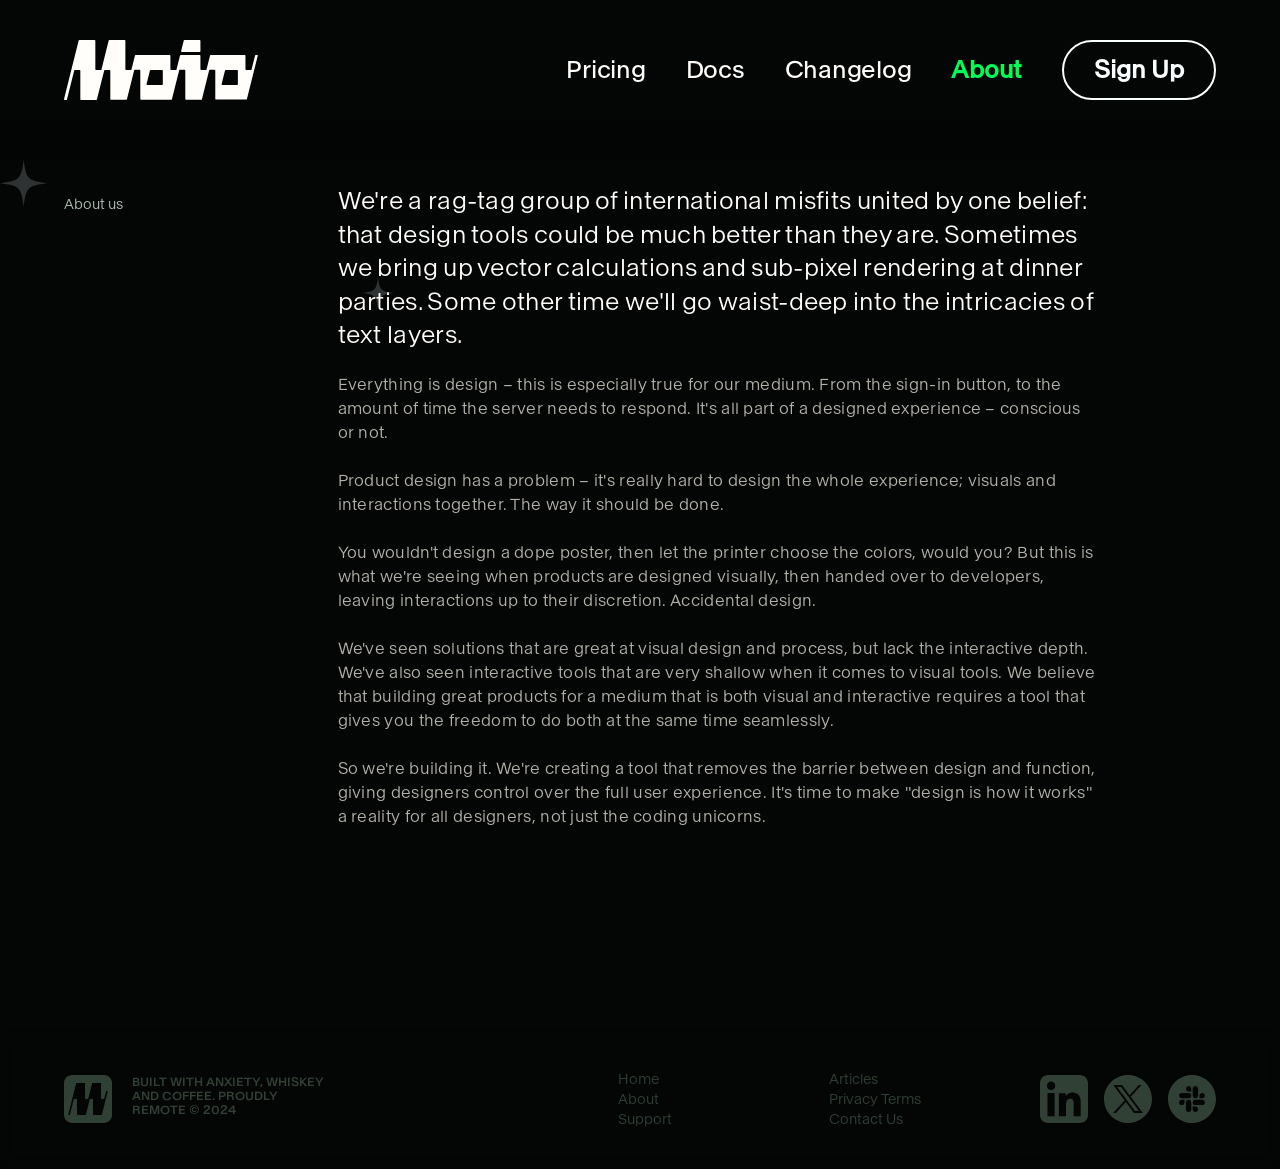
==== about.html @ 7925a09a "Initial mirror of moioapp.com Co-Authored-By: Claude Sonnet 5 <noreply@anthropic.com>" ====
<!DOCTYPE html><html lang="en">
<head>
  <meta charset="utf-8">
  <title>About Moio – Why we&#x27;re building a design tool for behavior</title>
  <meta content="Design tools do visuals. Code tools do behavior. We think one tool should do both. Meet the team building Moio." name="description">
  <meta content="About Moio – Why we&#x27;re building a design tool for behavior" property="og:title">
  <meta content="Design tools do visuals. Code tools do behavior. We think one tool should do both. Meet the team building Moio." property="og:description">
  <meta content="About Moio – Why we&#x27;re building a design tool for behavior" name="twitter:title">
  <meta content="Design tools do visuals. Code tools do behavior. We think one tool should do both. Meet the team building Moio." name="twitter:description">
  <meta property="og:type" content="website">
  <meta content="summary_large_image" name="twitter:card">
  <meta content="width=device-width, initial-scale=1" name="viewport">
  <link href="css/normalize.css" rel="stylesheet" type="text/css">
  <link href="css/webflow.css" rel="stylesheet" type="text/css">
  <link href="css/moio.webflow.css" rel="stylesheet" type="text/css">
  <link href="https://fonts.googleapis.com" rel="preconnect">
  <link href="https://fonts.gstatic.com" rel="preconnect" crossorigin="anonymous">
  <link href="https://fonts.googleapis.com/css2?family=IBM+Plex+Sans:wght@300;400;500;600;700&display=swap" rel="stylesheet">
  <link href="images/favicon.png" rel="shortcut icon" type="image/x-icon">
  <link href="images/webclip.png" rel="apple-touch-icon">
  <link href="https://moioapp.com/about" rel="canonical">
  <script type="application/ld+json">
{
  "@context": "https://schema.org",
  "@type": "AboutPage",
  "name": "About Moio – Why we're building a design tool for behavior",
  "url": "/about",
  "inLanguage": "en",
  "description": "Design tools do visuals. Code tools do behavior. We think one tool should do both. Meet the team building Moio.",
  "about": {
    "@type": "Organization",
    "name": "Moio",
    "url": "/",
    "logo": {
      "@type": "ImageObject",
      "url": "https://moioapp.com/images/Moio_logo4.svg"
    },
    "description": "A rag-tag group of international misfits united by one belief: that design tools could be much better than they are.",
    "slogan": "Built with anxiety, whiskey and coffee. Proudly remote",
    "email": "hi@moioapp.com",
    "sameAs": [
      "https://moioapp.com/dashboard"
    ]
  }
}
</script>
  <script async="" src="https://www.googletagmanager.com/gtag/js?id=G-KLYB7ZXCBN"></script>
  <script type="text/javascript">window.dataLayer = window.dataLayer || [];function gtag(){dataLayer.push(arguments);}gtag('set', 'developer_id.dZGVlNj', true);gtag('js', new Date());gtag('config', 'G-KLYB7ZXCBN');</script>
  <script src="js/site.js" defer></script>
  <noscript>
    <img height="1" width="1" style="display: none" alt="" src="https://px.ads.linkedin.com/collect/?pid=10129793&fmt=gif">
  </noscript>
</head>
<body class="body about">
  <div>
    <div class="google-tag-manager w-embed w-iframe"><!--  Google Tag Manager (noscript)  -->
      <!--  End Google Tag Manager (noscript)  -->
    </div>
  </div>
  <div role="banner" class="navigation w-nav">
    <div class="header-wrap">
      <a href="index.html" class="logo w-nav-brand"><img src="images/Moio_logo4.svg" alt="" class="logo-image">
        <div class="text-block-18">alpha v0.1<br></div>
      </a>
      <div class="menu">
        <a href="pricing.html" class="header-nav-item small w-nav-link">Pricing</a>
        <a href="https://moioapp.com/docs/" target="_blank" class="header-nav-item small w-nav-link">Docs</a>
        <a href="https://moioapp.com/docs/release-notes" target="_blank" class="header-nav-item small w-nav-link">Changelog</a>
        <a href="about.html" aria-current="page" class="header-nav-item small w-nav-link w--current">About</a>
        <a id="CTA-button" href="https://moioapp.com/dashboard" target="_blank" class="waitlist-cta small w-button">Sign up</a>
        <link rel="prerender" href="https://moioapp.com/dashboard">
      </div>
    </div>
  </div>
  <div class="content-page about">
    <section class="changelog-post about">
      <div class="changelog-columns w-row">
        <div class="changelog-date-column w-col w-col-3">
          <div class="date">About us</div>
        </div>
        <div class="changelog-content-column w-col w-col-9">
          <div class="w-layout-blockcontainer changelog-title-entry cc-priv w-container">
            <p class="changelog-paragraph big">We&#x27;re a rag-tag group of international misfits united by one belief: that design tools could be much better than they are. Sometimes we bring up vector calculations and sub-pixel rendering at dinner parties. Some other time we&#x27;ll go waist-deep into the intricacies of text layers. </p>
            <p class="changelog-paragraph">Everything is design – this is especially true for our medium. From the sign-in button, to the amount of time the server needs to respond. It&#x27;s all part of a designed experience – conscious or not.<br><br>Product design has a problem – it&#x27;s really hard to design the whole experience; visuals and interactions together. The way it should be done.<br>‍<br>You wouldn&#x27;t design a dope poster, then let the printer choose the colors, would you? But this is what we&#x27;re seeing when products are designed visually, then handed over to developers, leaving interactions up to their discretion. Accidental design.<br><br>We&#x27;ve seen solutions that are great at visual design and process, but lack the interactive depth. We&#x27;ve also seen interactive tools that are very shallow when it comes to visual tools. We believe that building great products for a medium that is both visual and interactive requires a tool that gives you the freedom to do both at the same time seamlessly.<br><br>So we&#x27;re building it. We&#x27;re creating a tool that removes the barrier between design and function, giving designers control over the full user experience. It&#x27;s time to make &quot;design is how it works&quot; a reality for all designers, not just the coding unicorns.</p>
          </div>
        </div>
      </div>
    </section>
  </div>
  <div class="section cc-footer">
    <div class="w-layout-blockcontainer footer w-container">
      <div class="w-layout-grid footer-grid">
        <div id="w-node-be4ae223-6f17-fe28-0840-ba246422773f-6422773c" class="w-layout-blockcontainer footer-logo w-container"><img src="images/moio_icon3.svg" loading="lazy" alt="" height="48" class="footer-logo-img">
          <div class="footer-logo-txt">Built with anxiety, whiskey and coffee. Proudly remote © 2024</div>
          <div class="footer-address">Moio Technologies Inc.<br>8 The Green, Dover,<br>DE 19901<br></div>
        </div>
        <div id="w-node-be4ae223-6f17-fe28-0840-ba2464227743-6422773c">
          <a href="index.html" class="text-link footer">Home</a>
          <a href="about.html" aria-current="page" class="text-link footer w--current">About</a>
          <a href="support.html" class="text-link footer">Support</a>
        </div>
        <div id="w-node-be4ae223-6f17-fe28-0840-ba2464227748-6422773c">
          <a href="articles.html" class="text-link footer">Articles</a>
          <a href="privacy-terms.html" class="text-link footer">Privacy Terms</a>
          <a href="mailto:hi@moioapp.com" class="text-link footer">Contact Us</a>
        </div>
        <div id="w-node-be4ae223-6f17-fe28-0840-ba246422774d-6422773c" class="social-buttons">
          <div class="footer-wrap">
            <a href="https://www.linkedin.com/company/moioapp/" target="_blank" class="link-block w-inline-block"></a>
            <a href="https://twitter.com/moioapp" target="_blank" class="link-block-2 w-inline-block"></a>
            <a href="https://moioapp.slack.com/ssb/redirect" target="_blank" class="link-block-3 w-inline-block"></a>
          </div>
        </div>
      </div>
    </div>
  </div>
</body>
</html>
---- css/webflow.css ----
@font-face {
  font-family: 'webflow-icons';
  src: url("[data-uri]") format('truetype');
  font-weight: normal;
  font-style: normal;
}
[class^="w-icon-"],
[class*=" w-icon-"] {
  /* use !important to prevent issues with browser extensions that change fonts */
  font-family: 'webflow-icons' !important;
  speak: none;
  font-style: normal;
  font-weight: normal;
  font-variant: normal;
  text-transform: none;
  line-height: 1;
  /* Better Font Rendering =========== */
  -webkit-font-smoothing: antialiased;
  -moz-osx-font-smoothing: grayscale;
}
.w-icon-slider-right:before {
  content: "\e600";
}
.w-icon-slider-left:before {
  content: "\e601";
}
.w-icon-nav-menu:before {
  content: "\e602";
}
.w-icon-arrow-down:before,
.w-icon-dropdown-toggle:before {
  content: "\e603";
}
.w-icon-file-upload-remove:before {
  content: "\e900";
}
.w-icon-file-upload-icon:before {
  content: "\e903";
}
* {
  -webkit-box-sizing: border-box;
  -moz-box-sizing: border-box;
  box-sizing: border-box;
}
html {
  height: 100%;
}
body {
  margin: 0;
  min-height: 100%;
  background-color: #fff;
  font-family: Arial, sans-serif;
  font-size: 14px;
  line-height: 20px;
  color: #333;
}
img {
  max-width: 100%;
  vertical-align: middle;
  display: inline-block;
}
.w-block {
  display: block;
}
.w-inline-block {
  max-width: 100%;
  display: inline-block;
}
.w-clearfix:before,
.w-clearfix:after {
  content: " ";
  display: table;
  grid-column-start: 1;
  grid-row-start: 1;
  grid-column-end: 2;
  grid-row-end: 2;
}
.w-clearfix:after {
  clear: both;
}
.w-hidden {
  display: none;
}
.w-button {
  display: inline-block;
  padding: 9px 15px;
  background-color: #3898EC;
  color: white;
  border: 0;
  line-height: inherit;
  text-decoration: none;
  cursor: pointer;
  border-radius: 0;
}
input.w-button {
  -webkit-appearance: button;
}
:where(button.w-popover-trigger) {
  background-color: transparent;
  border: 0;
  color: inherit;
  cursor: pointer;
  font: inherit;
  line-height: inherit;
  margin: 0;
  padding: 0;
  text-align: inherit;
  text-decoration: inherit;
}
.w-popover {
  position-anchor: none;
}
.w-popover[popover]:not(:popover-open) {
  display: none;
}
html[data-w-dynpage] [data-w-cloak] {
  color: transparent !important;
}
.w-code-block {
  margin: unset;
}
pre.w-code-block code {
  all: inherit;
}
pre.w-code-block code > span {
  display: block !important;
}
.w-optimization {
  display: contents;
}
.w-webflow-badge,
.w-webflow-badge > img {
  box-sizing: unset;
  width: unset;
  height: unset;
  max-height: unset;
  max-width: unset;
  min-height: unset;
  min-width: unset;
  margin: unset;
  padding: unset;
  float: unset;
  clear: unset;
  border: unset;
  border-radius: unset;
  background: unset;
  background-image: unset;
  background-position: unset;
  background-size: unset;
  background-repeat: unset;
  background-origin: unset;
  background-clip: unset;
  background-attachment: unset;
  background-color: unset;
  box-shadow: unset;
  transform: unset;
  transition: unset;
  direction: unset;
  font-family: unset;
  font-weight: unset;
  color: unset;
  font-size: unset;
  line-height: unset;
  font-style: unset;
  font-variant: unset;
  text-align: unset;
  letter-spacing: unset;
  text-decoration: unset;
  text-indent: unset;
  text-transform: unset;
  list-style-type: unset;
  text-shadow: unset;
  vertical-align: unset;
  cursor: unset;
  white-space: unset;
  word-break: unset;
  word-spacing: unset;
  word-wrap: unset;
}
.w-webflow-badge {
  position: fixed !important;
  display: inline-block !important;
  visibility: visible !important;
  opacity: 1 !important;
  z-index: 2147483647 !important;
  top: auto !important;
  right: 12px !important;
  bottom: 12px !important;
  left: auto !important;
  color: #aaadb0 !important;
  background-color: #fff !important;
  border-radius: 3px !important;
  padding: 6px !important;
  font-size: 12px !important;
  line-height: 14px !important;
  text-decoration: none !important;
  transform: none !important;
  margin: 0 !important;
  width: auto !important;
  height: auto !important;
  overflow: unset !important;
  white-space: nowrap;
  box-shadow: 0 0 0 1px rgba(0, 0, 0, 0.1), 0px 1px 3px rgba(0, 0, 0, 0.1);
  cursor: pointer;
}
.w-webflow-badge > img {
  position: unset;
  display: inline-block !important;
  visibility: unset !important;
  opacity: 1 !important;
  vertical-align: middle !important;
}
h1,
h2,
h3,
h4,
h5,
h6 {
  font-weight: bold;
  margin-bottom: 10px;
}
h1 {
  font-size: 38px;
  line-height: 44px;
  margin-top: 20px;
}
h2 {
  font-size: 32px;
  line-height: 36px;
  margin-top: 20px;
}
h3 {
  font-size: 24px;
  line-height: 30px;
  margin-top: 20px;
}
h4 {
  font-size: 18px;
  line-height: 24px;
  margin-top: 10px;
}
h5 {
  font-size: 14px;
  line-height: 20px;
  margin-top: 10px;
}
h6 {
  font-size: 12px;
  line-height: 18px;
  margin-top: 10px;
}
p {
  margin-top: 0;
  margin-bottom: 10px;
}
blockquote {
  margin: 0 0 10px 0;
  padding: 10px 20px;
  border-left: 5px solid #E2E2E2;
  font-size: 18px;
  line-height: 22px;
}
figure {
  margin: 0;
  margin-bottom: 10px;
}
figcaption {
  margin-top: 5px;
  text-align: center;
}
ul,
ol {
  margin-top: 0px;
  margin-bottom: 10px;
  padding-left: 40px;
}
.w-list-unstyled {
  padding-left: 0;
  list-style: none;
}
.w-embed:before,
.w-embed:after {
  content: " ";
  display: table;
  grid-column-start: 1;
  grid-row-start: 1;
  grid-column-end: 2;
  grid-row-end: 2;
}
.w-embed:after {
  clear: both;
}
.w-video {
  width: 100%;
  position: relative;
  padding: 0;
}
.w-video iframe,
.w-video object,
.w-video embed {
  position: absolute;
  top: 0;
  left: 0;
  width: 100%;
  height: 100%;
  border: none;
}
fieldset {
  padding: 0;
  margin: 0;
  border: 0;
}
button,
[type='button'],
[type='reset'] {
  border: 0;
  cursor: pointer;
  -webkit-appearance: button;
}
.w-form {
  margin: 0 0 15px;
}
.w-form-done {
  display: none;
  padding: 20px;
  text-align: center;
  background-color: #dddddd;
}
.w-form-fail {
  display: none;
  margin-top: 10px;
  padding: 10px;
  background-color: #ffdede;
}
label {
  display: block;
  margin-bottom: 5px;
  font-weight: bold;
}
.w-input,
.w-select {
  display: block;
  width: 100%;
  height: 38px;
  padding: 8px 12px;
  margin-bottom: 10px;
  font-size: 14px;
  line-height: 1.42857143;
  color: #333333;
  vertical-align: middle;
  background-color: #ffffff;
  border: 1px solid #cccccc;
}
.w-input::placeholder,
.w-select::placeholder {
  color: #999;
}
.w-input:focus,
.w-select:focus {
  border-color: #3898EC;
  outline: 0;
}
.w-input[disabled],
.w-select[disabled],
.w-input[readonly],
.w-select[readonly],
fieldset[disabled] .w-input,
fieldset[disabled] .w-select {
  cursor: not-allowed;
}
.w-input[disabled]:not(.w-input-disabled),
.w-select[disabled]:not(.w-input-disabled),
.w-input[readonly],
.w-select[readonly],
fieldset[disabled]:not(.w-input-disabled) .w-input,
fieldset[disabled]:not(.w-input-disabled) .w-select {
  background-color: #eeeeee;
}
textarea.w-input,
textarea.w-select {
  height: auto;
}
.w-select {
  background-color: #f3f3f3;
}
.w-select[multiple] {
  height: auto;
}
.w-form-label {
  display: inline-block;
  cursor: pointer;
  font-weight: normal;
  margin-bottom: 0px;
}
.w-radio {
  display: block;
  margin-bottom: 5px;
  padding-left: 20px;
}
.w-radio:before,
.w-radio:after {
  content: " ";
  display: table;
  grid-column-start: 1;
  grid-row-start: 1;
  grid-column-end: 2;
  grid-row-end: 2;
}
.w-radio:after {
  clear: both;
}
.w-radio-input {
  margin: 4px 0 0;
  line-height: normal;
  float: left;
  margin-left: -20px;
}
.w-radio-input {
  margin-top: 3px;
}
.w-file-upload {
  display: block;
  margin-bottom: 10px;
}
.w-file-upload-input {
  width: 0.1px;
  height: 0.1px;
  opacity: 0;
  overflow: hidden;
  position: absolute;
  z-index: -100;
}
.w-file-upload-default,
.w-file-upload-uploading,
.w-file-upload-success {
  display: inline-block;
  color: #333333;
}
.w-file-upload-error {
  display: block;
  margin-top: 10px;
}
.w-file-upload-default.w-hidden,
.w-file-upload-uploading.w-hidden,
.w-file-upload-error.w-hidden,
.w-file-upload-success.w-hidden {
  display: none;
}
.w-file-upload-uploading-btn {
  display: flex;
  font-size: 14px;
  font-weight: normal;
  cursor: pointer;
  margin: 0;
  padding: 8px 12px;
  border: 1px solid #cccccc;
  background-color: #fafafa;
}
.w-file-upload-file {
  display: flex;
  flex-grow: 1;
  justify-content: space-between;
  margin: 0;
  padding: 8px 9px 8px 11px;
  border: 1px solid #cccccc;
  background-color: #fafafa;
}
.w-file-upload-file-name {
  font-size: 14px;
  font-weight: normal;
  display: block;
}
.w-file-remove-link {
  margin-top: 3px;
  margin-left: 10px;
  width: auto;
  height: auto;
  padding: 3px;
  display: block;
  cursor: pointer;
}
.w-icon-file-upload-remove {
  margin: auto;
  font-size: 10px;
}
.w-file-upload-error-msg {
  display: inline-block;
  color: #ea384c;
  padding: 2px 0;
}
.w-file-upload-info {
  display: inline-block;
  line-height: 38px;
  padding: 0 12px;
}
.w-file-upload-label {
  display: inline-block;
  font-size: 14px;
  font-weight: normal;
  cursor: pointer;
  margin: 0;
  padding: 8px 12px;
  border: 1px solid #cccccc;
  background-color: #fafafa;
}
.w-icon-file-upload-icon,
.w-icon-file-upload-uploading {
  display: inline-block;
  margin-right: 8px;
  width: 20px;
}
.w-icon-file-upload-uploading {
  height: 20px;
}
.w-container {
  margin-left: auto;
  margin-right: auto;
  max-width: 940px;
}
.w-container:before,
.w-container:after {
  content: " ";
  display: table;
  grid-column-start: 1;
  grid-row-start: 1;
  grid-column-end: 2;
  grid-row-end: 2;
}
.w-container:after {
  clear: both;
}
.w-container .w-row {
  margin-left: -10px;
  margin-right: -10px;
}
.w-row:before,
.w-row:after {
  content: " ";
  display: table;
  grid-column-start: 1;
  grid-row-start: 1;
  grid-column-end: 2;
  grid-row-end: 2;
}
.w-row:after {
  clear: both;
}
.w-row .w-row {
  margin-left: 0;
  margin-right: 0;
}
.w-col {
  position: relative;
  float: left;
  width: 100%;
  min-height: 1px;
  padding-left: 10px;
  padding-right: 10px;
}
.w-col .w-col {
  padding-left: 0;
  padding-right: 0;
}
.w-col-1 {
  width: 8.33333333%;
}
.w-col-2 {
  width: 16.66666667%;
}
.w-col-3 {
  width: 25%;
}
.w-col-4 {
  width: 33.33333333%;
}
.w-col-5 {
  width: 41.66666667%;
}
.w-col-6 {
  width: 50%;
}
.w-col-7 {
  width: 58.33333333%;
}
.w-col-8 {
  width: 66.66666667%;
}
.w-col-9 {
  width: 75%;
}
.w-col-10 {
  width: 83.33333333%;
}
.w-col-11 {
  width: 91.66666667%;
}
.w-col-12 {
  width: 100%;
}
.w-hidden-main {
  display: none !important;
}
@media screen and (max-width: 991px) {
  .w-container {
    max-width: 728px;
  }
  .w-hidden-main {
    display: inherit !important;
  }
  .w-hidden-medium {
    display: none !important;
  }
  .w-col-medium-1 {
    width: 8.33333333%;
  }
  .w-col-medium-2 {
    width: 16.66666667%;
  }
  .w-col-medium-3 {
    width: 25%;
  }
  .w-col-medium-4 {
    width: 33.33333333%;
  }
  .w-col-medium-5 {
    width: 41.66666667%;
  }
  .w-col-medium-6 {
    width: 50%;
  }
  .w-col-medium-7 {
    width: 58.33333333%;
  }
  .w-col-medium-8 {
    width: 66.66666667%;
  }
  .w-col-medium-9 {
    width: 75%;
  }
  .w-col-medium-10 {
    width: 83.33333333%;
  }
  .w-col-medium-11 {
    width: 91.66666667%;
  }
  .w-col-medium-12 {
    width: 100%;
  }
  .w-col-stack {
    width: 100%;
    left: auto;
    right: auto;
  }
}
@media screen and (max-width: 767px) {
  .w-hidden-main {
    display: inherit !important;
  }
  .w-hidden-medium {
    display: inherit !important;
  }
  .w-hidden-small {
    display: none !important;
  }
  .w-row,
  .w-container .w-row {
    margin-left: 0;
    margin-right: 0;
  }
  .w-col {
    width: 100%;
    left: auto;
    right: auto;
  }
  .w-col-small-1 {
    width: 8.33333333%;
  }
  .w-col-small-2 {
    width: 16.66666667%;
  }
  .w-col-small-3 {
    width: 25%;
  }
  .w-col-small-4 {
    width: 33.33333333%;
  }
  .w-col-small-5 {
    width: 41.66666667%;
  }
  .w-col-small-6 {
    width: 50%;
  }
  .w-col-small-7 {
    width: 58.33333333%;
  }
  .w-col-small-8 {
    width: 66.66666667%;
  }
  .w-col-small-9 {
    width: 75%;
  }
  .w-col-small-10 {
    width: 83.33333333%;
  }
  .w-col-small-11 {
    width: 91.66666667%;
  }
  .w-col-small-12 {
    width: 100%;
  }
}
@media screen and (max-width: 479px) {
  .w-container {
    max-width: none;
  }
  .w-hidden-main {
    display: inherit !important;
  }
  .w-hidden-medium {
    display: inherit !important;
  }
  .w-hidden-small {
    display: inherit !important;
  }
  .w-hidden-tiny {
    display: none !important;
  }
  .w-col {
    width: 100%;
  }
  .w-col-tiny-1 {
    width: 8.33333333%;
  }
  .w-col-tiny-2 {
    width: 16.66666667%;
  }
  .w-col-tiny-3 {
    width: 25%;
  }
  .w-col-tiny-4 {
    width: 33.33333333%;
  }
  .w-col-tiny-5 {
    width: 41.66666667%;
  }
  .w-col-tiny-6 {
    width: 50%;
  }
  .w-col-tiny-7 {
    width: 58.33333333%;
  }
  .w-col-tiny-8 {
    width: 66.66666667%;
  }
  .w-col-tiny-9 {
    width: 75%;
  }
  .w-col-tiny-10 {
    width: 83.33333333%;
  }
  .w-col-tiny-11 {
    width: 91.66666667%;
  }
  .w-col-tiny-12 {
    width: 100%;
  }
}
.w-widget {
  position: relative;
}
.w-widget-map {
  width: 100%;
  height: 400px;
}
.w-widget-map label {
  width: auto;
  display: inline;
}
.w-widget-map img {
  max-width: inherit;
}
.w-widget-map .gm-style-iw {
  text-align: center;
}
.w-widget-map .gm-style-iw > button {
  display: none !important;
}
.w-widget-twitter {
  overflow: hidden;
}
.w-widget-twitter-count-shim {
  display: inline-block;
  vertical-align: top;
  position: relative;
  width: 28px;
  height: 20px;
  text-align: center;
  background: white;
  border: #758696 solid 1px;
  border-radius: 3px;
}
.w-widget-twitter-count-shim * {
  pointer-events: none;
  user-select: none;
}
.w-widget-twitter-count-shim .w-widget-twitter-count-inner {
  position: relative;
  font-size: 15px;
  line-height: 12px;
  text-align: center;
  color: #999;
  font-family: serif;
}
.w-widget-twitter-count-shim .w-widget-twitter-count-clear {
  position: relative;
  display: block;
}
.w-widget-twitter-count-shim.w--large {
  width: 36px;
  height: 28px;
}
.w-widget-twitter-count-shim.w--large .w-widget-twitter-count-inner {
  font-size: 18px;
  line-height: 18px;
}
.w-widget-twitter-count-shim:not(.w--vertical) {
  margin-left: 5px;
  margin-right: 8px;
}
.w-widget-twitter-count-shim:not(.w--vertical).w--large {
  margin-left: 6px;
}
.w-widget-twitter-count-shim:not(.w--vertical):before,
.w-widget-twitter-count-shim:not(.w--vertical):after {
  top: 50%;
  left: 0;
  border: solid transparent;
  content: ' ';
  height: 0;
  width: 0;
  position: absolute;
  pointer-events: none;
}
.w-widget-twitter-count-shim:not(.w--vertical):before {
  border-color: rgba(117, 134, 150, 0);
  border-right-color: #5d6c7b;
  border-width: 4px;
  margin-left: -9px;
  margin-top: -4px;
}
.w-widget-twitter-count-shim:not(.w--vertical).w--large:before {
  border-width: 5px;
  margin-left: -10px;
  margin-top: -5px;
}
.w-widget-twitter-count-shim:not(.w--vertical):after {
  border-color: rgba(255, 255, 255, 0);
  border-right-color: white;
  border-width: 4px;
  margin-left: -8px;
  margin-top: -4px;
}
.w-widget-twitter-count-shim:not(.w--vertical).w--large:after {
  border-width: 5px;
  margin-left: -9px;
  margin-top: -5px;
}
.w-widget-twitter-count-shim.w--vertical {
  width: 61px;
  height: 33px;
  margin-bottom: 8px;
}
.w-widget-twitter-count-shim.w--vertical:before,
.w-widget-twitter-count-shim.w--vertical:after {
  top: 100%;
  left: 50%;
  border: solid transparent;
  content: ' ';
  height: 0;
  width: 0;
  position: absolute;
  pointer-events: none;
}
.w-widget-twitter-count-shim.w--vertical:before {
  border-color: rgba(117, 134, 150, 0);
  border-top-color: #5d6c7b;
  border-width: 5px;
  margin-left: -5px;
}
.w-widget-twitter-count-shim.w--vertical:after {
  border-color: rgba(255, 255, 255, 0);
  border-top-color: white;
  border-width: 4px;
  margin-left: -4px;
}
.w-widget-twitter-count-shim.w--vertical .w-widget-twitter-count-inner {
  font-size: 18px;
  line-height: 22px;
}
.w-widget-twitter-count-shim.w--vertical.w--large {
  width: 76px;
}
.w-background-video {
  position: relative;
  overflow: hidden;
  height: 500px;
  color: white;
}
.w-background-video > video {
  background-size: cover;
  background-position: 50% 50%;
  position: absolute;
  margin: auto;
  width: 100%;
  height: 100%;
  right: -100%;
  bottom: -100%;
  top: -100%;
  left: -100%;
  object-fit: cover;
  z-index: -100;
}
.w-background-video > video::-webkit-media-controls-start-playback-button {
  display: none !important;
  -webkit-appearance: none;
}
.w-background-video--control {
  position: absolute;
  bottom: 1em;
  right: 1em;
  background-color: transparent;
  padding: 0;
}
.w-background-video--control > [hidden] {
  display: none !important;
}
.w-slider {
  position: relative;
  height: 300px;
  text-align: center;
  background: #dddddd;
  clear: both;
  -webkit-tap-highlight-color: rgba(0, 0, 0, 0);
  tap-highlight-color: rgba(0, 0, 0, 0);
}
.w-slider-mask {
  position: relative;
  display: block;
  overflow: hidden;
  z-index: 1;
  left: 0;
  right: 0;
  height: 100%;
  white-space: nowrap;
}
.w-slide {
  position: relative;
  display: inline-block;
  vertical-align: top;
  width: 100%;
  height: 100%;
  white-space: normal;
  text-align: left;
}
.w-slider-nav {
  position: absolute;
  z-index: 2;
  top: auto;
  right: 0;
  bottom: 0;
  left: 0;
  margin: auto;
  padding-top: 10px;
  height: 40px;
  text-align: center;
  -webkit-tap-highlight-color: rgba(0, 0, 0, 0);
  tap-highlight-color: rgba(0, 0, 0, 0);
}
.w-slider-nav.w-round > div {
  border-radius: 100%;
}
.w-slider-nav.w-num > div {
  width: auto;
  height: auto;
  padding: 0.2em 0.5em;
  font-size: inherit;
  line-height: inherit;
}
.w-slider-nav.w-shadow > div {
  box-shadow: 0 0 3px rgba(51, 51, 51, 0.4);
}
.w-slider-nav-invert {
  color: #fff;
}
.w-slider-nav-invert > div {
  background-color: rgba(34, 34, 34, 0.4);
}
.w-slider-nav-invert > div.w-active {
  background-color: #222;
}
.w-slider-dot {
  position: relative;
  display: inline-block;
  width: 1em;
  height: 1em;
  background-color: rgba(255, 255, 255, 0.4);
  cursor: pointer;
  margin: 0 3px 0.5em;
  transition: background-color 100ms, color 100ms;
}
.w-slider-dot.w-active {
  background-color: #fff;
}
.w-slider-dot:focus {
  outline: none;
  box-shadow: 0px 0px 0px 2px #fff;
}
.w-slider-dot:focus.w-active {
  box-shadow: none;
}
.w-slider-arrow-left,
.w-slider-arrow-right {
  position: absolute;
  width: 80px;
  top: 0;
  right: 0;
  bottom: 0;
  left: 0;
  margin: auto;
  cursor: pointer;
  overflow: hidden;
  color: white;
  font-size: 40px;
  -webkit-tap-highlight-color: rgba(0, 0, 0, 0);
  tap-highlight-color: rgba(0, 0, 0, 0);
  user-select: none;
}
.w-slider-arrow-left [class^='w-icon-'],
.w-slider-arrow-right [class^='w-icon-'],
.w-slider-arrow-left [class*=' w-icon-'],
.w-slider-arrow-right [class*=' w-icon-'] {
  position: absolute;
}
.w-slider-arrow-left:focus,
.w-slider-arrow-right:focus {
  outline: 0;
}
.w-slider-arrow-left {
  z-index: 3;
  right: auto;
}
.w-slider-arrow-right {
  z-index: 4;
  left: auto;
}
.w-icon-slider-left,
.w-icon-slider-right {
  top: 0;
  right: 0;
  bottom: 0;
  left: 0;
  margin: auto;
  width: 1em;
  height: 1em;
}
.w-slider-aria-label {
  border: 0;
  clip: rect(0 0 0 0);
  height: 1px;
  margin: -1px;
  overflow: hidden;
  padding: 0;
  position: absolute;
  width: 1px;
}
.w-slider-force-show {
  display: block !important;
}
.w-dropdown {
  display: inline-block;
  position: relative;
  text-align: left;
  margin-left: auto;
  margin-right: auto;
  z-index: 900;
}
.w-dropdown-btn,
.w-dropdown-toggle,
.w-dropdown-link {
  position: relative;
  vertical-align: top;
  text-decoration: none;
  color: #222222;
  padding: 20px;
  text-align: left;
  margin-left: auto;
  margin-right: auto;
  white-space: nowrap;
}
.w-dropdown-toggle {
  user-select: none;
  display: inline-block;
  cursor: pointer;
  padding-right: 40px;
}
.w-dropdown-toggle:focus {
  outline: 0;
}
.w-icon-dropdown-toggle {
  position: absolute;
  top: 0;
  right: 0;
  bottom: 0;
  margin: auto;
  margin-right: 20px;
  width: 1em;
  height: 1em;
}
.w-dropdown-list {
  position: absolute;
  background: #dddddd;
  display: none;
  min-width: 100%;
}
.w-dropdown-list.w--open {
  display: block;
}
.w-dropdown-link {
  padding: 10px 20px;
  display: block;
  color: #222222;
}
.w-dropdown-link.w--current {
  color: #0082f3;
}
.w-dropdown-link:focus {
  outline: 0;
}
/**
 * ## Note
 * Safari (on both iOS and OS X) does not handle viewport units (vh, vw) well.
 * For example percentage units do not work on descendants of elements that
 * have any dimensions expressed in viewport units. It also doesn’t handle them at
 * all in `calc()`.
 */
/**
 * Wrapper around all lightbox elements
 *
 * 1. Since the lightbox can receive focus, IE also gives it an outline.
 * 2. Fixes flickering on Chrome when a transition is in progress
 *    underneath the lightbox.
 */
.w-lightbox-backdrop {
  cursor: auto;
  font-style: normal;
  letter-spacing: normal;
  list-style: disc;
  text-indent: 0;
  text-shadow: none;
  text-transform: none;
  visibility: visible;
  white-space: normal;
  word-break: normal;
  word-spacing: normal;
  word-wrap: normal;
  position: fixed;
  top: 0;
  right: 0;
  bottom: 0;
  left: 0;
  color: #fff;
  font-family: "Helvetica Neue", Helvetica, Ubuntu, "Segoe UI", Verdana, sans-serif;
  font-size: 17px;
  line-height: 1.2;
  font-weight: 300;
  text-align: center;
  background: rgba(0, 0, 0, 0.9);
  z-index: 2000;
  outline: 0;
  /* 1 */
  opacity: 0;
  -webkit-user-select: none;
  -moz-user-select: none;
  -webkit-tap-highlight-color: transparent;
  -webkit-transform: translate(0, 0);
  /* 2 */
}
/**
 * Neat trick to bind the rubberband effect to our canvas instead of the whole
 * document on iOS. It also prevents a bug that causes the document underneath to scroll.
 */
.w-lightbox-backdrop,
.w-lightbox-container {
  height: 100%;
  overflow: auto;
  -webkit-overflow-scrolling: touch;
}
.w-lightbox-content {
  position: relative;
  height: 100vh;
  overflow: hidden;
}
.w-lightbox-view {
  position: absolute;
  width: 100vw;
  height: 100vh;
  opacity: 0;
}
.w-lightbox-view:before {
  content: "";
  height: 100vh;
}
/* .w-lightbox-content */
.w-lightbox-group,
.w-lightbox-group .w-lightbox-view,
.w-lightbox-group .w-lightbox-view:before {
  height: 86vh;
}
.w-lightbox-frame,
.w-lightbox-view:before {
  display: inline-block;
  vertical-align: middle;
}
/*
 * 1. Remove default margin set by user-agent on the <figure> element.
 */
.w-lightbox-figure {
  position: relative;
  margin: 0;
  /* 1 */
}
.w-lightbox-group .w-lightbox-figure {
  cursor: pointer;
}
/**
 * IE adds image dimensions as width and height attributes on the IMG tag,
 * but we need both width and height to be set to auto to enable scaling.
 */
.w-lightbox-img {
  width: auto;
  height: auto;
  max-width: none;
}
/**
 * 1. Reset if style is set by user on "All Images"
 */
.w-lightbox-image {
  display: block;
  float: none;
  /* 1 */
  max-width: 100vw;
  max-height: 100vh;
}
.w-lightbox-group .w-lightbox-image {
  max-height: 86vh;
}
.w-lightbox-caption {
  position: absolute;
  right: 0;
  bottom: 0;
  left: 0;
  padding: 0.5em 1em;
  background: rgba(0, 0, 0, 0.4);
  text-align: left;
  text-overflow: ellipsis;
  white-space: nowrap;
  overflow: hidden;
}
.w-lightbox-embed {
  position: absolute;
  top: 0;
  right: 0;
  bottom: 0;
  left: 0;
  width: 100%;
  height: 100%;
}
.w-lightbox-control {
  position: absolute;
  top: 0;
  width: 4em;
  background-size: 24px;
  background-repeat: no-repeat;
  background-position: center;
  cursor: pointer;
  -webkit-transition: all 0.3s;
  transition: all 0.3s;
}
.w-lightbox-left {
  display: none;
  bottom: 0;
  left: 0;
  /* <svg xmlns="http://www.w3.org/2000/svg" viewBox="-20 0 24 40" width="24" height="40"><g transform="rotate(45)"><path d="m0 0h5v23h23v5h-28z" opacity=".4"/><path d="m1 1h3v23h23v3h-26z" fill="#fff"/></g></svg> */
  background-image: url("[data-uri]");
}
.w-lightbox-right {
  display: none;
  right: 0;
  bottom: 0;
  /* <svg xmlns="http://www.w3.org/2000/svg" viewBox="-4 0 24 40" width="24" height="40"><g transform="rotate(45)"><path d="m0-0h28v28h-5v-23h-23z" opacity=".4"/><path d="m1 1h26v26h-3v-23h-23z" fill="#fff"/></g></svg> */
  background-image: url("[data-uri]");
}
/*
 * Without specifying the with and height inside the SVG, all versions of IE render the icon too small.
 * The bug does not seem to manifest itself if the elements are tall enough such as the above arrows.
 * (http://stackoverflow.com/questions/16092114/background-size-differs-in-internet-explorer)
 */
.w-lightbox-close {
  right: 0;
  height: 2.6em;
  /* <svg xmlns="http://www.w3.org/2000/svg" viewBox="-4 0 18 17" width="18" height="17"><g transform="rotate(45)"><path d="m0 0h7v-7h5v7h7v5h-7v7h-5v-7h-7z" opacity=".4"/><path d="m1 1h7v-7h3v7h7v3h-7v7h-3v-7h-7z" fill="#fff"/></g></svg> */
  background-image: url("[data-uri]");
  background-size: 18px;
}
/**
 * 1. All IE versions add extra space at the bottom without this.
 */
.w-lightbox-strip {
  position: absolute;
  bottom: 0;
  left: 0;
  right: 0;
  padding: 0 1vh;
  line-height: 0;
  /* 1 */
  white-space: nowrap;
  overflow-x: auto;
  overflow-y: hidden;
}
/*
 * 1. We use content-box to avoid having to do `width: calc(10vh + 2vw)`
 *    which doesn’t work in Safari anyway.
 * 2. Chrome renders images pixelated when switching to GPU. Making sure
 *    the parent is also rendered on the GPU (by setting translate3d for
 *    example) fixes this behavior.
 */
.w-lightbox-item {
  display: inline-block;
  width: 10vh;
  padding: 2vh 1vh;
  box-sizing: content-box;
  /* 1 */
  cursor: pointer;
  -webkit-transform: translate3d(0, 0, 0);
  /* 2 */
}
.w-lightbox-active {
  opacity: 0.3;
}
.w-lightbox-thumbnail {
  position: relative;
  height: 10vh;
  background: #222;
  overflow: hidden;
}
.w-lightbox-thumbnail-image {
  position: absolute;
  top: 0;
  left: 0;
}
.w-lightbox-thumbnail .w-lightbox-tall {
  top: 50%;
  width: 100%;
  -webkit-transform: translate(0, -50%);
  transform: translate(0, -50%);
}
.w-lightbox-thumbnail .w-lightbox-wide {
  left: 50%;
  height: 100%;
  -webkit-transform: translate(-50%, 0);
  transform: translate(-50%, 0);
}
/*
 * Spinner
 *
 * Absolute pixel values are used to avoid rounding errors that would cause
 * the white spinning element to be misaligned with the track.
 */
.w-lightbox-spinner {
  position: absolute;
  top: 50%;
  left: 50%;
  box-sizing: border-box;
  width: 40px;
  height: 40px;
  margin-top: -20px;
  margin-left: -20px;
  border: 5px solid rgba(0, 0, 0, 0.4);
  border-radius: 50%;
  -webkit-animation: spin 0.8s infinite linear;
  animation: spin 0.8s infinite linear;
}
.w-lightbox-spinner:after {
  content: "";
  position: absolute;
  top: -4px;
  right: -4px;
  bottom: -4px;
  left: -4px;
  border: 3px solid transparent;
  border-bottom-color: #fff;
  border-radius: 50%;
}
/*
 * Utility classes
 */
.w-lightbox-hide {
  display: none;
}
.w-lightbox-noscroll {
  overflow: hidden;
}
@media (min-width: 768px) {
  .w-lightbox-content {
    height: 96vh;
    margin-top: 2vh;
  }
  .w-lightbox-view,
  .w-lightbox-view:before {
    height: 96vh;
  }
  /* .w-lightbox-content */
  .w-lightbox-group,
  .w-lightbox-group .w-lightbox-view,
  .w-lightbox-group .w-lightbox-view:before {
    height: 84vh;
  }
  .w-lightbox-image {
    max-width: 96vw;
    max-height: 96vh;
  }
  .w-lightbox-group .w-lightbox-image {
    max-width: 82.3vw;
    max-height: 84vh;
  }
  .w-lightbox-left,
  .w-lightbox-right {
    display: block;
    opacity: 0.5;
  }
  .w-lightbox-close {
    opacity: 0.8;
  }
  .w-lightbox-control:hover {
    opacity: 1;
  }
}
.w-lightbox-inactive,
.w-lightbox-inactive:hover {
  opacity: 0;
}
.w-richtext:before,
.w-richtext:after {
  content: " ";
  display: table;
  grid-column-start: 1;
  grid-row-start: 1;
  grid-column-end: 2;
  grid-row-end: 2;
}
.w-richtext:after {
  clear: both;
}
.w-richtext[contenteditable="true"]:before,
.w-richtext[contenteditable="true"]:after {
  white-space: initial;
}
.w-richtext ol,
.w-richtext ul {
  overflow: hidden;
}
.w-richtext .w-richtext-figure-selected.w-richtext-figure-type-video div:after,
.w-richtext .w-richtext-figure-selected[data-rt-type="video"] div:after {
  outline: 2px solid #2895f7;
}
.w-richtext .w-richtext-figure-selected.w-richtext-figure-type-image div,
.w-richtext .w-richtext-figure-selected[data-rt-type="image"] div {
  outline: 2px solid #2895f7;
}
.w-richtext figure.w-richtext-figure-type-video > div:after,
.w-richtext figure[data-rt-type="video"] > div:after {
  content: '';
  position: absolute;
  display: none;
  left: 0;
  top: 0;
  right: 0;
  bottom: 0;
}
.w-richtext figure {
  position: relative;
  max-width: 60%;
}
.w-richtext figure > div:before {
  cursor: default!important;
}
.w-richtext figure img {
  width: 100%;
}
.w-richtext figure figcaption.w-richtext-figcaption-placeholder {
  opacity: 0.6;
}
.w-richtext figure div {
  /* fix incorrectly sized selection border in the data manager */
  font-size: 0px;
  color: transparent;
}
.w-richtext figure.w-richtext-figure-type-image,
.w-richtext figure[data-rt-type="image"] {
  display: table;
}
.w-richtext figure.w-richtext-figure-type-image > div,
.w-richtext figure[data-rt-type="image"] > div {
  display: inline-block;
}
.w-richtext figure.w-richtext-figure-type-image > figcaption,
.w-richtext figure[data-rt-type="image"] > figcaption {
  display: table-caption;
  caption-side: bottom;
}
.w-richtext figure.w-richtext-figure-type-video,
.w-richtext figure[data-rt-type="video"] {
  width: 60%;
  height: 0;
}
.w-richtext figure.w-richtext-figure-type-video iframe,
.w-richtext figure[data-rt-type="video"] iframe {
  position: absolute;
  top: 0;
  left: 0;
  width: 100%;
  height: 100%;
}
.w-richtext figure.w-richtext-figure-type-video > div,
.w-richtext figure[data-rt-type="video"] > div {
  width: 100%;
}
.w-richtext figure.w-richtext-align-center {
  margin-right: auto;
  margin-left: auto;
  clear: both;
}
.w-richtext figure.w-richtext-align-center.w-richtext-figure-type-image > div,
.w-richtext figure.w-richtext-align-center[data-rt-type="image"] > div {
  max-width: 100%;
}
.w-richtext figure.w-richtext-align-normal {
  clear: both;
}
.w-richtext figure.w-richtext-align-fullwidth {
  width: 100%;
  max-width: 100%;
  text-align: center;
  clear: both;
  display: block;
  margin-right: auto;
  margin-left: auto;
}
.w-richtext figure.w-richtext-align-fullwidth > div {
  display: inline-block;
  /* padding-bottom is used for aspect ratios in video figures
      we want the div to inherit that so hover/selection borders in the designer-canvas
      fit right*/
  padding-bottom: inherit;
}
.w-richtext figure.w-richtext-align-fullwidth > figcaption {
  display: block;
}
.w-richtext figure.w-richtext-align-floatleft {
  float: left;
  margin-right: 15px;
  clear: none;
}
.w-richtext figure.w-richtext-align-floatright {
  float: right;
  margin-left: 15px;
  clear: none;
}
.w-nav {
  position: relative;
  background: #dddddd;
  z-index: 1000;
}
.w-nav:before,
.w-nav:after {
  content: " ";
  display: table;
  grid-column-start: 1;
  grid-row-start: 1;
  grid-column-end: 2;
  grid-row-end: 2;
}
.w-nav:after {
  clear: both;
}
.w-nav-brand {
  position: relative;
  float: left;
  text-decoration: none;
  color: #333333;
}
.w-nav-link {
  position: relative;
  display: inline-block;
  vertical-align: top;
  text-decoration: none;
  color: #222222;
  padding: 20px;
  text-align: left;
  margin-left: auto;
  margin-right: auto;
}
.w-nav-link.w--current {
  color: #0082f3;
}
.w-nav-menu {
  position: relative;
  float: right;
}
[data-nav-menu-open] {
  display: block !important;
  position: absolute;
  top: 100%;
  left: 0;
  right: 0;
  background: #C8C8C8;
  text-align: center;
  overflow: visible;
  min-width: 200px;
}
.w--nav-link-open {
  display: block;
  position: relative;
}
.w-nav-overlay {
  position: absolute;
  overflow: hidden;
  display: none;
  top: 100%;
  left: 0;
  right: 0;
  width: 100%;
}
.w-nav-overlay [data-nav-menu-open] {
  top: 0;
}
.w-nav[data-animation='over-left'] .w-nav-overlay {
  width: auto;
}
.w-nav[data-animation='over-left'] .w-nav-overlay,
.w-nav[data-animation='over-left'] [data-nav-menu-open] {
  right: auto;
  z-index: 1;
  top: 0;
}
.w-nav[data-animation='over-right'] .w-nav-overlay {
  width: auto;
}
.w-nav[data-animation='over-right'] .w-nav-overlay,
.w-nav[data-animation='over-right'] [data-nav-menu-open] {
  left: auto;
  z-index: 1;
  top: 0;
}
.w-nav-button {
  position: relative;
  float: right;
  padding: 18px;
  font-size: 24px;
  display: none;
  cursor: pointer;
  -webkit-tap-highlight-color: rgba(0, 0, 0, 0);
  tap-highlight-color: rgba(0, 0, 0, 0);
  user-select: none;
}
.w-nav-button:focus {
  outline: 0;
}
.w-nav-button.w--open {
  background-color: #C8C8C8;
  color: white;
}
.w-nav[data-collapse='all'] .w-nav-menu {
  display: none;
}
.w-nav[data-collapse='all'] .w-nav-button {
  display: block;
}
.w--nav-dropdown-open {
  display: block;
}
.w--nav-dropdown-toggle-open {
  display: block;
}
.w--nav-dropdown-list-open {
  position: static;
}
/**
 * NOTE: These rules are overridden in site-designer.less to use container queries instead of media queries
 * when the navbar is inside a Frame on the Open Canvas.
 */
@media screen and (max-width: 991px) {
  .w-nav[data-collapse='medium'] .w-nav-menu {
    display: none;
  }
  .w-nav[data-collapse='medium'] .w-nav-button {
    display: block;
  }
}
@media screen and (max-width: 767px) {
  .w-nav[data-collapse='small'] .w-nav-menu {
    display: none;
  }
  .w-nav[data-collapse='small'] .w-nav-button {
    display: block;
  }
  .w-nav-brand {
    padding-left: 10px;
  }
}
@media screen and (max-width: 479px) {
  .w-nav[data-collapse='tiny'] .w-nav-menu {
    display: none;
  }
  .w-nav[data-collapse='tiny'] .w-nav-button {
    display: block;
  }
}
.w-tabs {
  position: relative;
}
.w-tabs:before,
.w-tabs:after {
  content: " ";
  display: table;
  grid-column-start: 1;
  grid-row-start: 1;
  grid-column-end: 2;
  grid-row-end: 2;
}
.w-tabs:after {
  clear: both;
}
.w-tab-menu {
  position: relative;
}
.w-tab-link {
  position: relative;
  display: inline-block;
  vertical-align: top;
  text-decoration: none;
  padding: 9px 30px;
  text-align: left;
  cursor: pointer;
  color: #222222;
  background-color: #dddddd;
}
.w-tab-link.w--current {
  background-color: #C8C8C8;
}
.w-tab-link:focus {
  outline: 0;
}
.w-tab-content {
  position: relative;
  display: block;
  overflow: hidden;
}
.w-tab-pane {
  position: relative;
  display: none;
}
.w--tab-active {
  display: block;
}
@media screen and (max-width: 479px) {
  .w-tab-link {
    display: block;
  }
}
.w-ix-emptyfix:after {
  content: "";
}
@keyframes spin {
  0% {
    transform: rotate(0deg);
  }
  100% {
    transform: rotate(360deg);
  }
}
.w-dyn-empty {
  padding: 10px;
  background-color: #dddddd;
}
.w-dyn-hide {
  display: none !important;
}
.w-dyn-bind-empty {
  display: none !important;
}
.w-condition-invisible {
  display: none !important;
}
.wf-layout-layout {
  display: grid;
}
.w-layout-grid {
  display: grid;
  grid-auto-columns: 1fr;
  grid-template-columns: 1fr 1fr;
  grid-template-rows: auto auto;
  grid-row-gap: 16px;
  grid-column-gap: 16px;
}
---- css/moio.webflow.css ----
@font-face {
  font-family: Nanholo;
  src: url('../webfonts/NaNHolo-Medium.woff2') format("woff2");
  font-weight: 500;
  font-style: normal;
  font-display: swap;
}

@font-face {
  font-family: Nanholo;
  src: url('../webfonts/NaNHolo-Bold.woff2') format("woff2");
  font-weight: 700;
  font-style: normal;
  font-display: swap;
}

@font-face {
  font-family: Nanholo;
  src: url('../webfonts/NaNHolo-Regular.woff2') format("woff2");
  font-weight: 400;
  font-style: normal;
  font-display: swap;
}

@font-face {
  font-family: Nanholo;
  src: url('../webfonts/NaNHolo-Blond.woff2') format("woff2");
  font-weight: 300;
  font-style: normal;
  font-display: swap;
}

@font-face {
  font-family: Nanholo;
  src: url('../webfonts/NaNHolo-ExtraBold.woff2') format("woff2");
  font-weight: 800;
  font-style: normal;
  font-display: swap;
}

@font-face {
  font-family: Baikal Light;
  src: url('../webfonts/Baikal-Light.woff2') format("woff2"), url('../webfonts/Baikal-Light.woff2') format("woff2");
  font-weight: 300;
  font-style: normal;
  font-display: swap;
}

@font-face {
  font-family: Baikal Medium;
  src: url('../webfonts/Baikal-Medium.woff2') format("woff2");
  font-weight: 500;
  font-style: normal;
  font-display: swap;
}

@font-face {
  font-family: Baikal Regular;
  src: url('../webfonts/Baikal-Regular.woff2') format("woff2");
  font-weight: 400;
  font-style: normal;
  font-display: swap;
}

@font-face {
  font-family: Baikal;
  src: url('../webfonts/Baikal-SemiBold.woff2') format("woff2"), url('../webfonts/Baikal-SemiBold.woff2') format("woff2");
  font-weight: 600;
  font-style: normal;
  font-display: swap;
}

@font-face {
  font-family: Baikal Bold;
  src: url('../webfonts/Baikal-Bold.woff2') format("woff2");
  font-weight: 700;
  font-style: normal;
  font-display: swap;
}

@font-face {
  font-family: Hop Rounded Bold;
  src: url('../webfonts/Hop-Rounded-Bold.woff2') format("woff2");
  font-weight: 700;
  font-style: normal;
  font-display: swap;
}

@font-face {
  font-family: Hop Rounded Black;
  src: url('../webfonts/Hop-Rounded-Black.woff2') format("woff2");
  font-weight: 900;
  font-style: normal;
  font-display: swap;
}

@font-face {
  font-family: Hop Rounded Medium;
  src: url('../webfonts/Hop-Rounded-Medium.woff2') format("woff2");
  font-weight: 500;
  font-style: normal;
  font-display: swap;
}

@font-face {
  font-family: Hop Rounded Ultra;
  src: url('../webfonts/Hop-Rounded-Ultra.woff2') format("woff2");
  font-weight: 400;
  font-style: normal;
  font-display: swap;
}

@font-face {
  font-family: Baikal;
  src: url('../webfonts/Baikal-ExtraBold.woff2') format("woff2");
  font-weight: 700;
  font-style: normal;
  font-display: swap;
}

@font-face {
  font-family: Baikal Black;
  src: url('../webfonts/Baikal-Black.woff2') format("woff2");
  font-weight: 900;
  font-style: normal;
  font-display: swap;
}

@font-face {
  font-family: Atacama Bold;
  src: url('../webfonts/Atacama-Bold.woff2') format("woff2");
  font-weight: 700;
  font-style: normal;
  font-display: swap;
}

@font-face {
  font-family: Atacama Regular;
  src: url('../webfonts/Atacama-Regular.woff2') format("woff2");
  font-weight: 400;
  font-style: normal;
  font-display: swap;
}

@font-face {
  font-family: Atacama Light;
  src: url('../webfonts/Atacama-Light.woff2') format("woff2");
  font-weight: 300;
  font-style: normal;
  font-display: swap;
}

@font-face {
  font-family: Atacama;
  src: url('../webfonts/Atacama-LightItalic.woff2') format("woff2");
  font-weight: 300;
  font-style: italic;
  font-display: swap;
}

@font-face {
  font-family: Hop Rounded Ultra;
  src: url('../webfonts/Hop-Standard-Ultra.woff2') format("woff2");
  font-weight: 400;
  font-style: italic;
  font-display: swap;
}

@font-face {
  font-family: "Boxout 02 Black";
  src: url('../webfonts/Boxout02-Black.woff2') format("woff2");
  font-weight: 900;
  font-style: normal;
  font-display: swap;
}

@font-face {
  font-family: "Nickelgothicv 3 Narrow";
  src: url('../webfonts/NickelGothicV3-Narrow.woff2') format("woff2");
  font-weight: 400;
  font-style: normal;
  font-display: swap;
}

@font-face {
  font-family: Rhodywide Regular;
  src: url('../webfonts/RhodyWide-Regular.woff2') format("woff2");
  font-weight: 400;
  font-style: normal;
  font-display: swap;
}

@font-face {
  font-family: Rhody Black;
  src: url('../webfonts/Rhody-Black.woff2') format("woff2");
  font-weight: 900;
  font-style: normal;
  font-display: swap;
}

@font-face {
  font-family: Nanholo;
  src: url('../webfonts/NaNHolo-Black.woff2') format("woff2");
  font-weight: 900;
  font-style: normal;
  font-display: swap;
}

@font-face {
  font-family: Vulf Mono;
  src: url('../webfonts/Vulf_Mono-Regular_web.woff2') format("woff2");
  font-weight: 400;
  font-style: normal;
  font-display: swap;
}

@font-face {
  font-family: Vulf Mono;
  src: url('../webfonts/Vulf_Mono-Light_web.woff2') format("woff2");
  font-weight: 300;
  font-style: normal;
  font-display: swap;
}

@font-face {
  font-family: Megavolt Regular;
  src: url('../webfonts/Megavolt-Regular.woff2') format("woff2");
  font-weight: 400;
  font-style: normal;
  font-display: swap;
}

@font-face {
  font-family: Gimletsansdisplay;
  src: url('../webfonts/GimletSansDisplay-Bold.woff') format("woff");
  font-weight: 700;
  font-style: normal;
  font-display: swap;
}

@font-face {
  font-family: Nicephore;
  src: url('../webfonts/Nicephore-Bold.woff') format("woff");
  font-weight: 700;
  font-style: normal;
  font-display: swap;
}

@font-face {
  font-family: Nicephore;
  src: url('../webfonts/Nicephore-Heavy.woff') format("woff");
  font-weight: 900;
  font-style: normal;
  font-display: swap;
}

@font-face {
  font-family: Nicephore;
  src: url('../webfonts/Nicephore-Regular.woff') format("woff");
  font-weight: 400;
  font-style: normal;
  font-display: swap;
}

@font-face {
  font-family: Nicephore;
  src: url('../webfonts/Nicephore-Medium.woff') format("woff");
  font-weight: 500;
  font-style: normal;
  font-display: swap;
}

@font-face {
  font-family: Nicephore;
  src: url('../webfonts/Nicephore-Light.woff') format("woff");
  font-weight: 300;
  font-style: normal;
  font-display: swap;
}

@font-face {
  font-family: Nicephore;
  src: url('../webfonts/Nicephore-Thin.woff') format("woff");
  font-weight: 100;
  font-style: normal;
  font-display: swap;
}

@font-face {
  font-family: "Interchangetextv 02 Bold";
  src: url('../webfonts/InterchangeTextv02-Bold.otf') format("opentype");
  font-weight: 700;
  font-style: normal;
  font-display: swap;
}

@font-face {
  font-family: Chaney Extended;
  src: url('../webfonts/CHANEY-Extended.otf') format("opentype");
  font-weight: 900;
  font-style: normal;
  font-display: swap;
}

@font-face {
  font-family: Chaney Ultraextended;
  src: url('../webfonts/CHANEY-UltraExtended.otf') format("opentype");
  font-weight: 400;
  font-style: normal;
  font-display: swap;
}

@font-face {
  font-family: Chaney Regular;
  src: url('../webfonts/CHANEY-Regular.otf') format("opentype");
  font-weight: 400;
  font-style: normal;
  font-display: swap;
}

@font-face {
  font-family: Chaney Wide;
  src: url('../webfonts/CHANEY-Wide.otf') format("opentype");
  font-weight: 400;
  font-style: normal;
  font-display: swap;
}

:root {
  --greenish-10: #e5ffee;
  --mid-greenish: #737f77;
  --lime: #0f5;
  --black: #13151a;
  --white: #faffff;
  --2: #040505;
  --font--font-m: 24px;
  --50--2--100: #fffefa;
  --font--font-s: 18px;
  --light-greenish: #acbfb3;
  --50--10--60: #99968a;
  --50--5--80: #cccac2;
  --50--10--70: #b2b1aa;
  --dark-greenish: #304035;
  --180--15--10: #161a1a;
  --190--10--15: #222626;
  --190--10--20: #2e3233;
  --190--10--5: #0b0d0d;
  --blue-violet: #5040ff;
  --greenish-5: #f2fff7;
  --light-coral: #ff8080;
  --brown: #403520;
  --50--5--90: #e6e4da;
  --50--5--70: #b2b1aa;
  --190--10--10: #171919;
  --font--font-l: 32px;
  --font--font-xl: 40px;
}

.w-layout-blockcontainer {
  max-width: 940px;
  margin-left: auto;
  margin-right: auto;
  display: block;
}

.w-layout-hflex {
  flex-direction: row;
  align-items: flex-start;
  display: flex;
}

.w-layout-grid {
  grid-row-gap: 16px;
  grid-column-gap: 16px;
  grid-template-rows: auto auto;
  grid-template-columns: 1fr 1fr;
  grid-auto-columns: 1fr;
  display: grid;
}

@media screen and (max-width: 991px) {
  .w-layout-blockcontainer {
    max-width: 728px;
  }
}

@media screen and (max-width: 767px) {
  .w-layout-blockcontainer {
    max-width: none;
  }
}

body {
  max-width: none;
  margin-left: auto;
  margin-right: auto;
}

h1 {
  margin-top: 20px;
  margin-bottom: 20px;
  font-size: 44px;
  font-weight: 400;
  line-height: 100%;
}

h2 {
  margin-top: 10px;
  margin-bottom: 10px;
  font-size: 36px;
  font-weight: 400;
  line-height: 100%;
}

h3 {
  color: var(--greenish-10);
  margin-top: 10px;
  margin-bottom: 10px;
  font-size: 30px;
  font-weight: 400;
  line-height: 46px;
}

h4 {
  color: var(--mid-greenish);
  margin-top: 10px;
  margin-bottom: 10px;
  font-size: 24px;
  font-weight: 400;
  line-height: 38px;
}

h5 {
  margin-top: 10px;
  margin-bottom: 10px;
  font-size: 20px;
  font-weight: 500;
  line-height: 34px;
}

h6 {
  margin-top: 10px;
  margin-bottom: 10px;
  font-size: 16px;
  font-weight: 500;
  line-height: 28px;
}

p {
  margin-bottom: 0;
}

a {
  pointer-events: auto;
  color: var(--lime);
  cursor: pointer;
  font-family: Baikal Light, sans-serif;
  text-decoration: underline;
  display: block;
}

a:hover {
  color: #32343a;
}

a:active {
  color: #43464d;
}

ul {
  margin-top: 20px;
  margin-bottom: 10px;
  padding-left: 40px;
  list-style-type: disc;
}

li {
  margin-bottom: 10px;
}

img {
  display: block;
}

label {
  letter-spacing: 1px;
  text-transform: uppercase;
  margin-bottom: 10px;
  font-size: 12px;
  font-weight: 500;
  line-height: 20px;
}

blockquote {
  border-left: 5px solid #e2e2e2;
  margin-top: 25px;
  margin-bottom: 25px;
  padding: 15px 30px;
  font-size: 20px;
  line-height: 34px;
}

figcaption {
  opacity: 1;
  text-align: center;
  margin-top: 5px;
  font-size: 14px;
  line-height: 26px;
}

.button {
  background-color: var(--black);
  color: var(--white);
  text-align: left;
  letter-spacing: -1px;
  text-transform: none;
  border-radius: 50px;
  padding: 10px 25px 15px;
  font-family: Nanholo, sans-serif;
  font-size: 30px;
  font-weight: 500;
  line-height: 36px;
  transition: background-color .4s, opacity .4s, color .4s;
}

.button:hover {
  color: #fff;
  background-color: #32343a;
}

.button:active {
  background-color: #43464d;
}

.status-message {
  color: #fff;
  text-align: center;
  background-color: #202020;
  padding: 9px 30px;
  font-size: 14px;
  line-height: 26px;
}

.status-message.cc-error-message {
  background-color: #db4b68;
}

.text-field {
  border: 1px solid #e4e4e4;
  border-radius: 0;
  margin-bottom: 18px;
  padding: 21px 20px;
  font-size: 14px;
  line-height: 26px;
  transition: border-color .4s;
}

.text-field:hover {
  border-color: #e3e6eb;
}

.text-field:active, .text-field:focus {
  border-color: #43464d;
}

.text-field::placeholder {
  color: #32343a66;
}

.protected-form {
  flex-direction: column;
  display: flex;
}

.protected-wrap {
  justify-content: center;
  padding-top: 90px;
  padding-bottom: 100px;
  display: flex;
}

.protected-heading {
  margin-bottom: 30px;
}

.body {
  background-color: var(--2);
  max-width: 1440px;
  font-size: var(--font--font-m);
  background-image: url('../images/starsss.svg');
  background-position: 0 0;
  background-repeat: no-repeat;
  background-size: 50%;
  background-attachment: fixed;
  flex-direction: column;
  margin-left: auto;
  margin-right: auto;
  display: flex;
}

.body.pricing {
  background-image: url('../images/starsss.svg');
  background-position: 50%;
  background-repeat: no-repeat;
  background-size: 50%;
  background-attachment: fixed;
}

.body.support {
  background-image: url('../images/starsss.svg'), url('../images/moio_web_bg4.gif');
  background-position: 0 0, 0 0;
  background-repeat: no-repeat, repeat;
  background-size: 50%, auto;
  background-attachment: fixed, scroll;
}

.body-alt {
  background-color: var(--black);
  background-image: url('../images/moio_web_bg4.gif');
  background-position: 0 0;
  background-repeat: repeat;
  background-attachment: scroll;
  flex-direction: column;
  display: flex;
}

.body-about {
  background-color: var(--2);
  background-image: url('../images/starsss.svg');
  background-position: 0 0;
  background-size: auto;
  flex-flow: column;
  display: flex;
}

.menu {
  z-index: 0;
  justify-content: flex-end;
  align-items: center;
  display: flex;
  position: absolute;
  inset: 0%;
}

.navigation {
  z-index: 9999;
  background-color: var(--2);
  box-shadow: 10px 0 20px 10px var(--2);
  -webkit-text-fill-color: inherit;
  background-clip: border-box;
  align-items: center;
  padding: 40px 5% 20px;
  display: flex;
  position: sticky;
  top: 0;
}

.header-wrap {
  flex: 1;
  justify-content: space-between;
  align-items: center;
  display: flex;
  position: relative;
}

.logo {
  z-index: 1;
  display: flex;
}

.logo:hover {
  opacity: .8;
}

.logo:active {
  opacity: .7;
}

.header-nav-item {
  opacity: 1;
  color: #fffefa;
  text-align: center;
  letter-spacing: -.25px;
  text-transform: none;
  margin-left: 0;
  margin-right: 0;
  padding-top: 9px;
  padding-bottom: 9px;
  padding-left: 20px;
  font-family: Baikal Bold, sans-serif;
  font-size: 24px;
  font-weight: 500;
  line-height: 20px;
}

.header-nav-item:hover {
  opacity: 1;
  color: #0f5;
}

.header-nav-item:active {
  opacity: .8;
}

.header-nav-item.w--current {
  opacity: 1;
  color: #0f5;
  cursor: default;
  font-weight: 600;
}

.header-nav-item.w--current:hover {
  opacity: .8;
  color: #0f5;
}

.header-nav-item.w--current:active {
  opacity: .7;
  color: #32343a;
}

.header-nav-item.small {
  font-family: Baikal Regular, sans-serif;
}

.text-block-18 {
  color: #fffefa;
  text-transform: uppercase;
  flex: 0 auto;
  order: 0;
  justify-content: space-around;
  align-items: stretch;
  margin-left: 20px;
  font-family: Baikal Medium, sans-serif;
  font-size: 10px;
  line-height: 11px;
  display: none;
}

.logo-image {
  height: 60px;
  display: block;
}

.footer-wrap {
  grid-column-gap: 16px;
  grid-row-gap: 16px;
  text-align: right;
  flex: 1;
  grid-template-rows: auto;
  grid-template-columns: 1fr 1fr 1fr;
  grid-auto-columns: 1fr;
  place-content: center flex-start;
  align-self: flex-start;
  place-items: flex-end end;
  max-width: none;
  margin-left: auto;
  margin-right: auto;
  padding-top: 0;
  padding-bottom: 0;
  display: flex;
  position: static;
}

.footer-logo-img {
  margin-top: 0;
  margin-bottom: 0;
  display: inline-block;
}

.link-block-2 {
  background-image: url('../images/X_twitter3.svg');
  background-position: 0 0;
  background-size: auto;
  align-self: flex-start;
  width: 48px;
  height: 48px;
  position: relative;
}

.link-block-2:hover {
  background-image: url('../images/X_twitter2.svg');
}

.link-block-3 {
  background-image: url('../images/Slack4.svg');
  background-position: 0 0;
  background-size: auto;
  align-self: flex-start;
  width: 48px;
  height: 48px;
  position: relative;
}

.link-block-3:hover {
  background-image: url('../images/Slack3.svg');
}

.footer {
  border: 1px #020303;
  border-top-color: #222626;
  justify-content: flex-start;
  align-self: flex-start;
  max-width: 100%;
  margin: 0 0%;
  padding: 40px 0%;
  display: flex;
}

.footer-grid {
  grid-column-gap: 40px;
  grid-row-gap: 40px;
  flex: 1;
  grid-template-rows: auto;
  grid-template-columns: 3fr 1fr 1fr 1fr;
  justify-items: start;
}

.link-block {
  opacity: 1;
  background-image: url('../images/LinkedIn4.svg');
  background-position: 0 0;
  background-size: auto;
  align-self: flex-start;
  width: 48px;
  height: 48px;
  transition: opacity .2s;
  position: relative;
}

.link-block:hover {
  background-image: url('../images/LinkedIn5.svg');
}

.footer-logo-txt {
  color: #304035;
  text-transform: uppercase;
  max-width: 200px;
  margin-top: 0;
  margin-left: 20px;
  padding-bottom: 0;
  font-family: Baikal Medium, sans-serif;
  font-size: 12px;
  line-height: 14px;
}

.footer-logo {
  flex: 0 auto;
  margin-left: 0;
  padding-top: 6px;
  display: flex;
}

.section {
  background-color: #0000;
  margin-left: 0;
  margin-right: 0;
  padding: 140px 15%;
}

.section.cc-footer {
  -webkit-backdrop-filter: blur(10px);
  backdrop-filter: blur(10px);
  border-top: 1px #222626;
  margin-top: auto;
  padding: 0 5%;
}

.section.cc-about {
  background-image: url('../images/starsss.svg'), url('../images/Moio_blur14.png');
  background-position: 10%, 50%;
  background-repeat: no-repeat, no-repeat;
  background-size: 50%, auto 100%;
  background-attachment: fixed, scroll;
  flex-flow: column;
  flex: 1;
  justify-content: center;
  align-self: center;
  align-items: center;
  min-width: 100%;
  min-height: 100%;
  margin-left: auto;
  margin-right: auto;
  padding: 20px 5% 40px;
  display: flex;
}

.section._404 {
  background-image: url('../images/Backrooms_model.jpg');
  background-position: 50%;
  background-repeat: repeat;
  background-size: cover;
  background-attachment: scroll;
  flex: 1;
  justify-content: center;
  align-items: center;
  margin-top: 20px;
  display: flex;
}

.social-buttons {
  text-align: right;
  padding-top: 6px;
  display: block;
}

.h2 {
  color: var(--50--2--100);
  text-align: left;
  letter-spacing: 1px;
  text-transform: uppercase;
  margin-top: 0;
  font-family: Nicephore, sans-serif;
  font-size: 3vw;
  font-weight: 900;
  line-height: 120%;
}

.h2.feature {
  color: var(--mid-greenish);
  font-size: var(--font--font-s);
  font-weight: 700;
  display: block;
}

.h2.use-case {
  text-transform: capitalize;
  font-weight: 500;
}

.subhead {
  clear: left;
  color: #fffefa;
  column-count: 0;
  max-width: 960px;
  margin: 10px auto 20px;
  font-family: Baikal Regular, sans-serif;
  font-size: 26px;
  font-weight: 300;
  line-height: 135%;
}

.flex-container {
  grid-column-gap: 0px;
  grid-row-gap: 0px;
  flex-flow: column;
  justify-content: flex-start;
  align-items: stretch;
  max-width: 100%;
  margin-left: auto;
  margin-right: auto;
  padding: 40px 5%;
  display: flex;
}

.flex-container.hero {
  max-width: 1440px;
}

.flex-container.grid {
  width: 100%;
  max-width: 1440px;
  margin-left: auto;
  margin-right: auto;
  display: none;
}

.flex-container.alt-grid {
  grid-column-gap: 40px;
  grid-row-gap: 40px;
  background-image: linear-gradient(#0000004d, #0000004d), url('../images/Moio_blur14.png');
  background-position: 0 0, 50%;
  background-repeat: repeat, no-repeat;
  background-size: auto, contain;
  max-width: 1440px;
  padding-top: 0;
}

.flex-container.alt-grid-hero {
  grid-column-gap: 40px;
  grid-row-gap: 40px;
  background-image: linear-gradient(#0000, #0000), url('../images/Moio_blur14.png');
  background-position: 0 0, 50%;
  background-repeat: repeat, no-repeat;
  background-size: auto, contain;
  max-width: 80%;
  padding-top: 60px;
  padding-bottom: 80px;
}

.cta {
  grid-column-gap: 20px;
  grid-row-gap: 20px;
  text-align: left;
  background-color: #0000;
  grid-template-rows: auto;
  grid-template-columns: 1fr minmax(200px, 1fr);
  grid-auto-columns: 1fr;
  justify-content: center;
  justify-items: center;
  max-width: 90%;
  margin-left: 0;
  margin-right: 0;
  padding-top: 0;
  padding-bottom: 0;
  display: grid;
}

.submit-button {
  color: #737f77;
  text-align: center;
  letter-spacing: -.5px;
  background-color: #0f50;
  border: 2px solid #737f77;
  border-radius: 40px;
  width: 100%;
  max-width: none;
  height: 60px;
  padding: 10px 30px;
  font-family: Baikal Bold, sans-serif;
  font-size: 30px;
  font-weight: 700;
  line-height: 36px;
  display: inline-block;
}

.submit-button:hover {
  color: #0b0d0d;
  text-align: center;
  -webkit-text-stroke-color: #171919;
  background-color: #0f5;
  border-style: solid;
  border-color: #0f5;
}

.h1 {
  color: var(--white);
  letter-spacing: 0;
  -webkit-text-stroke-color: #fffefa;
  text-transform: uppercase;
  justify-content: center;
  align-items: center;
  font-family: Nicephore, sans-serif;
  font-size: 8vw;
  font-weight: 900;
  transition: opacity .2s;
}

.h1._404 {
  color: var(--black);
}

.h1.product-section {
  margin-top: 0;
  margin-bottom: 30px;
  font-size: 7vw;
}

.h1.product-disabled {
  color: var(--light-greenish);
  letter-spacing: 1px;
  margin-bottom: 20px;
  font-size: 5vw;
}

.cloud-image {
  max-width: 80px;
  height: 80px;
  margin-bottom: 20px;
  margin-left: 0;
  margin-right: auto;
  display: block;
}

.cloud-wrapper {
  -webkit-backdrop-filter: blur(5px);
  backdrop-filter: blur(5px);
  border-radius: 40px;
  width: 100%;
  max-width: none;
  margin-left: auto;
  margin-right: auto;
  padding: 60px 5%;
  box-shadow: inset 0 0 20px 20px #2e3233;
}

.about-grid {
  grid-column-gap: 20px;
  grid-row-gap: 20px;
  flex-direction: row;
  grid-template: ". ."
  / 1fr 1fr 1fr 1fr;
  grid-auto-columns: 1fr;
  justify-content: center;
  place-items: flex-start stretch;
  margin: 100px auto 0;
  padding-left: 40px;
  padding-right: 40px;
  display: grid;
}

.about-grid.cc-4-col {
  grid-template-rows: min-content;
  grid-template-columns: 1fr 1fr 1fr 1fr;
  grid-auto-rows: min-content;
  grid-auto-columns: auto;
  margin-top: 0;
  margin-left: 0;
  margin-right: 0;
  padding-left: 0;
  padding-right: 0;
}

.h3 {
  max-width: 100%;
  color: var(--50--2--100);
  text-transform: uppercase;
  object-fit: fill;
  margin-top: 0;
  margin-bottom: 0;
  font-family: Nicephore, sans-serif;
  font-size: 2vw;
  font-weight: 700;
  line-height: 135%;
}

.cloud-item-txt {
  opacity: 1;
  width: 99.9999%;
  color: var(--50--10--60);
  margin-top: 0;
  padding-top: 10px;
  font-family: Baikal Light, sans-serif;
  font-size: 18px;
  font-weight: 300;
}

.cloud-item {
  flex-flow: column;
}

.image-3 {
  max-width: 80px;
  height: 80px;
  margin-bottom: 20px;
  margin-left: 0;
  margin-right: auto;
}

.product-shot {
  object-fit: cover;
  object-position: 50% 50%;
  border-radius: 20px;
  overflow: clip;
  box-shadow: 0 0 20px 20px #5040ff;
}

.product-shot.noeffect {
  box-shadow: none;
  border: 1px #000;
  margin: 0 auto;
}

.cta-wrap {
  background-color: #0000;
  align-self: flex-start;
  width: 100%;
  max-width: none;
  margin: auto;
  display: inline-block;
}

.changelog-title-old {
  grid-column-gap: 0px;
  grid-row-gap: 0px;
  color: #f2fff7;
  text-align: center;
  flex-flow: column;
  flex: 0 auto;
  align-self: center;
  height: auto;
  margin-bottom: 0;
  font-family: Baikal Regular, sans-serif;
  display: flex;
}

.changelog-title-old.cc-priv {
  max-width: 900px;
  color: var(--50--5--80);
  text-align: left;
  margin-left: auto;
  margin-right: auto;
  line-height: 133%;
}

.link-4 {
  color: #fffefa;
  font-size: 22px;
}

.link-4:hover {
  color: #0f5;
}

.google-tag-manager {
  display: none;
}

.waitlist-cta {
  border: 2px solid var(--white);
  background-color: var(--2);
  color: var(--white);
  border-radius: 40px;
  margin-left: 20px;
  padding: 10px 30px;
  font-family: Baikal Bold, sans-serif;
  font-size: 30px;
  font-weight: 700;
  line-height: 36px;
  text-decoration: none;
  display: inline-flex;
}

.waitlist-cta:hover {
  border-color: var(--lime);
  background-color: var(--lime);
  color: var(--black);
}

.waitlist-cta.small {
  font-family: Baikal Regular, sans-serif;
  font-size: 24px;
}

.waitlist-cta-short {
  border: 2px solid var(--white);
  background-color: var(--2);
  color: var(--white);
  border-radius: 40px;
  margin-left: 20px;
  padding: 10px 30px;
  font-family: Baikal Bold, sans-serif;
  font-size: 30px;
  font-weight: 700;
  line-height: 36px;
  text-decoration: none;
  display: none;
}

.waitlist-cta-short:hover {
  border-style: solid;
  border-color: var(--lime);
  background-color: var(--lime);
  color: var(--black);
}

.waitlist-cta-mobile {
  border: 2px solid var(--white);
  background-color: var(--2);
  color: var(--white);
  text-align: center;
  border-radius: 40px;
  margin-left: 20px;
  padding: 10px 30px;
  font-family: Baikal Bold, sans-serif;
  font-size: 30px;
  font-weight: 700;
  line-height: 36px;
  text-decoration: none;
  display: none;
}

.waitlist-cta-mobile:hover {
  border-style: solid;
  border-color: var(--lime);
  background-color: var(--lime);
  color: var(--black);
}

.changelog-title-entry {
  color: #f2fff7;
  text-align: center;
  flex: 1;
  align-self: center;
  height: auto;
  margin-left: auto;
  margin-right: auto;
  font-family: Baikal Regular, sans-serif;
}

.changelog-title-entry.cc-priv {
  color: #fffefa;
  text-align: left;
  max-width: 1440px;
}

.heading-3 {
  margin-top: 0;
  margin-bottom: 20px;
  font-size: 32px;
  line-height: 40px;
}

.changelog-paragraph {
  max-width: 760px;
  color: var(--50--10--70);
  text-align: left;
  letter-spacing: .3px;
  margin-bottom: 0;
  margin-left: 0;
  margin-right: auto;
  padding-top: 0;
  font-family: Baikal Light, sans-serif;
  font-size: 16px;
  font-weight: 300;
  line-height: 150%;
}

.changelog-paragraph.big {
  max-width: 760px;
  color: var(--50--2--100);
  font-size: var(--font--font-m);
  margin-top: 5px;
  margin-bottom: 20px;
  line-height: 140%;
}

.content-page {
  width: 100%;
  min-width: 100%;
  margin-top: 60px;
  margin-bottom: 140px;
  font-family: Baikal Regular, sans-serif;
}

.content-page.about {
  padding-left: 5%;
  padding-right: 5%;
}

.list {
  color: var(--light-greenish);
  font-family: Baikal Light, sans-serif;
  font-size: var(--font--font-s);
  line-height: 24px;
}

.changelog-post {
  flex-flow: column;
  margin-top: 0;
  margin-bottom: 60px;
  margin-right: 5%;
  display: flex;
}

.changelog-columns {
  max-width: 1440px;
  color: var(--mid-greenish);
  justify-content: center;
  align-items: flex-start;
}

.changelog-content-column, .changelog-date-column {
  padding-left: 0;
  padding-right: 0;
}

.date-article {
  opacity: 1;
  min-height: 48px;
  color: var(--light-greenish);
  -webkit-text-stroke-color: #b2b1aa;
  flex-flow: column;
  justify-content: center;
  align-items: flex-start;
  padding-top: 16px;
  font-family: Baikal Light, sans-serif;
  font-size: 14px;
  line-height: 145%;
  display: flex;
}

.separator {
  color: #fff;
  background-image: linear-gradient(#6b6b6b80, #6b6b6b80);
  width: 100%;
  min-height: 1px;
  max-height: 1px;
  margin-left: auto;
  margin-right: auto;
}

.changelog-title {
  margin-top: 0;
  margin-bottom: 4px;
  font-family: Nicephore, sans-serif;
}

.paragraph-3 {
  margin-bottom: 0;
}

.text-link {
  text-transform: none;
  padding-top: 10px;
  padding-bottom: 10px;
  text-decoration: none;
  transition: color .2s;
}

.text-link:hover {
  color: var(--white);
}

.text-link.footer {
  color: var(--dark-greenish);
  padding-top: 0;
  padding-bottom: 0;
  font-size: 14px;
}

.text-link.footer:hover {
  color: var(--white);
  background-color: #0000;
  display: block;
}

.paragraph {
  width: 70%;
  color: var(--50--2--100);
  font-family: Baikal Light, sans-serif;
  font-size: var(--font--font-m);
  -webkit-text-stroke-color: var(--50--2--100);
  font-weight: 400;
  line-height: 135%;
}

.paragraph.feat {
  color: var(--50--5--80);
  font-family: Baikal Light, sans-serif;
  font-size: 20px;
  font-weight: 300;
}

.paragraph.secondary {
  color: var(--50--5--80);
  margin-bottom: 20px;
}

.paragraph.feature {
  color: var(--50--5--80);
}

.paragraph.product-disabled {
  color: var(--50--5--80);
  padding-bottom: 30px;
}

.explainer-wrap {
  flex-flow: column;
  max-width: none;
  display: flex;
}

.section-hero {
  text-align: left;
  max-width: 100%;
  margin-bottom: 60px;
}

.grid {
  place-content: space-between stretch;
}

.use-case {
  grid-column-gap: 60px;
  grid-row-gap: 60px;
  grid-template-rows: auto;
  grid-auto-columns: 1fr;
  align-content: center;
  align-items: center;
}

.feature-heading {
  margin-top: 0;
  margin-bottom: 0;
}

.cloud-header {
  background-color: var(--180--15--10);
  border-radius: 16px;
  padding: 20px;
}

.heading-5 {
  margin-top: 0;
  margin-bottom: 0;
}

.feature {
  grid-column-gap: 60px;
  grid-row-gap: 60px;
  grid-template-rows: auto;
  grid-auto-columns: 1fr;
  align-content: center;
  align-items: center;
}

.section-product {
  text-align: center;
  flex-flow: column;
  align-items: center;
  max-width: 80%;
  margin-top: 80px;
  margin-bottom: 40px;
  display: flex;
}

.flex-title-container {
  border-top: 1px dashed var(--190--10--15);
  margin-left: auto;
  margin-right: auto;
  padding-left: 5%;
  padding-right: 5%;
}

.flex-title-container.special {
  flex-flow: column;
  margin-top: 80px;
  margin-left: 0;
  margin-right: 0;
  display: block;
}

.main-button {
  border: 2px solid var(--190--10--20);
  -webkit-backdrop-filter: blur(5px);
  backdrop-filter: blur(5px);
  color: var(--mid-greenish);
  background-color: #0000;
  border-radius: 8px;
  padding: 12px 20px;
  font-family: Baikal Regular, sans-serif;
  text-decoration: none;
  transition: all .3s cubic-bezier(.165, .84, .44, 1);
}

.main-button:hover {
  border-color: var(--lime);
  background-color: var(--lime);
  box-shadow: 0 0 10px -2px var(--lime);
  color: var(--black);
}

.main-button:active {
  box-shadow: 0 0 20px -2px var(--lime);
}

.footer-address {
  color: #304035;
  text-transform: none;
  max-width: 200px;
  margin-top: 0;
  margin-left: 20px;
  padding-bottom: 0;
  font-family: Baikal Light, sans-serif;
  font-size: 12px;
  line-height: 14px;
  display: none;
}

.code-embed {
  grid-column-gap: 40px;
  grid-row-gap: 40px;
  justify-content: flex-start;
  align-items: flex-start;
  width: 100%;
  display: block;
}

.flex-block {
  grid-column-gap: 40px;
  grid-row-gap: 40px;
  flex: 0 auto;
  justify-content: flex-start;
  align-items: flex-start;
}

.product-hunt-flex {
  grid-column-gap: 8px;
  grid-row-gap: 8px;
  flex-flow: column;
  flex: none;
}

.list-2 {
  line-height: 133%;
}

.blog-embed {
  width: 100%;
  max-width: 840px;
  margin-bottom: 60px;
  font-size: 16px;
}

.blog-columns {
  width: 100%;
  color: var(--mid-greenish);
  margin: 0;
  display: flex;
}

.back {
  opacity: 1;
  -webkit-text-stroke-color: #b2b1aa;
  color: currentColor;
  flex-flow: row;
  justify-content: flex-start;
  align-items: center;
  font-family: Baikal Light, sans-serif;
  font-size: 14px;
  line-height: 145%;
  display: flex;
}

.blog-entry {
  color: #f2fff7;
  text-align: center;
  flex: 1;
  align-self: center;
  height: auto;
  margin-left: auto;
  margin-right: auto;
  font-family: Baikal Regular, sans-serif;
}

.blog-entry.cc-priv {
  color: #fffefa;
  text-align: left;
  max-width: 1440px;
  margin-top: 0;
}

.blog-content-column {
  padding-left: 0;
  padding-right: 0;
}

.blog-post {
  flex-flow: column;
  margin-bottom: 40px;
  margin-left: 5%;
  margin-right: 5%;
}

.changelog-title-column {
  max-width: 1440px;
  color: var(--mid-greenish);
  justify-content: center;
  align-items: flex-start;
  margin-bottom: 60px;
  margin-left: 5%;
  margin-right: 5%;
}

.article-list {
  flex-flow: column;
  flex: 1;
  width: 100%;
  max-width: 100%;
  margin-left: auto;
  margin-right: auto;
  padding-top: 100px;
  padding-bottom: 100px;
  display: flex;
}

.article-back {
  background-color: var(--190--10--5);
  cursor: pointer;
  justify-content: center;
  align-items: center;
  width: 100%;
  max-width: none;
  min-height: 64px;
  margin-bottom: 40px;
  display: flex;
}

.article-back:hover {
  background-color: var(--lime);
}

.back-icon {
  min-width: 24px;
  max-width: 24px;
  min-height: 24px;
  max-height: 24px;
  margin-left: 0;
  margin-right: 8px;
}

.back-label {
  margin-left: 0;
  margin-right: 0;
  display: flex;
}

.article-spacer {
  cursor: default;
  justify-content: center;
  align-items: center;
  width: 100%;
  max-width: none;
  min-height: 64px;
  margin-bottom: 24px;
  display: flex;
}

.date {
  opacity: 1;
  min-height: 48px;
  color: var(--light-greenish);
  -webkit-text-stroke-color: #b2b1aa;
  flex-flow: column;
  justify-content: center;
  align-items: flex-start;
  font-family: Baikal Light, sans-serif;
  font-size: 14px;
  line-height: 145%;
  display: flex;
}

.article-list-date-column {
  padding-left: 10px;
  padding-right: 0;
}

.code-embed-3 {
  font-weight: 400;
}

.title-stack {
  grid-column-gap: 0px;
  grid-row-gap: 0px;
  flex-flow: column;
  justify-content: flex-start;
  align-items: stretch;
  margin-left: 0;
  margin-right: 0;
  display: flex;
}

@media screen and (min-width: 1440px) {
  a {
    font-size: 12px;
  }

  .body {
    background-image: url('../images/starsss.svg');
    background-position: 10%;
    background-repeat: no-repeat;
    background-size: 50%;
    background-attachment: fixed;
  }

  .body-alt {
    background-color: var(--2);
  }

  .navigation {
    box-shadow: 10px 0 20px 10px var(--2);
    padding-top: 60px;
  }

  .header-nav-item {
    color: #fffefa;
  }

  .logo-image {
    height: 80px;
  }

  .footer-wrap {
    justify-content: flex-end;
  }

  .footer {
    background-color: #040505;
    border-top-style: none;
    padding-bottom: 40px;
    padding-left: 0%;
    padding-right: 0%;
    display: block;
  }

  .footer-grid {
    grid-column-gap: 40px;
    grid-row-gap: 60px;
    grid-template-rows: auto;
    grid-template-columns: 3fr 1fr 1fr 1fr;
  }

  .footer-logo-txt {
    color: #304035;
    margin-left: 10px;
  }

  .section.cc-footer {
    background-color: #040505;
    border-top: 1px #222626;
    padding-left: 5%;
    padding-right: 5%;
  }

  .section.cc-about {
    background-image: url('../images/starsss.svg'), url('../images/Moio_blur14.png');
    background-position: 10%, 50%;
    background-repeat: no-repeat, no-repeat;
    background-size: 40%, auto 100%;
    background-attachment: fixed, scroll;
    margin-left: 0;
    margin-right: 0;
    padding-left: 5%;
    padding-right: 5%;
  }

  .subhead {
    color: #fffefa;
    max-width: 100%;
    font-family: Baikal Regular, sans-serif;
    font-size: 36px;
    font-weight: 400;
    line-height: 125%;
  }

  .flex-container {
    grid-template-rows: auto auto;
    grid-template-columns: 1fr 1fr;
    grid-auto-columns: 1fr;
    align-self: auto;
    max-width: none;
    margin-left: 0;
    margin-right: 0;
  }

  .flex-container.hero, .flex-container.alt-grid, .flex-container.alt-grid-hero {
    margin-left: auto;
    margin-right: auto;
  }

  .cta {
    max-width: 90%;
    margin-left: auto;
    margin-right: auto;
  }

  .submit-button {
    color: #737f77;
    border-color: #737f77;
  }

  .h1 {
    margin-left: 0;
    font-size: 7rem;
  }

  .cloud-image {
    text-align: left;
    max-width: 80px;
    margin-left: 0;
    margin-right: auto;
  }

  .cloud-wrapper {
    -webkit-backdrop-filter: blur(5px);
    backdrop-filter: blur(5px);
    border-radius: 40px;
    box-shadow: inset 0 0 20px 20px #2e3233;
  }

  .about-grid {
    grid-column-gap: 20px;
    grid-template-columns: 1fr 1fr 1fr;
  }

  .about-grid.cc-4-col {
    grid-template-rows: 1fr;
    grid-auto-rows: min-content;
    justify-items: stretch;
  }

  .h3 {
    font-size: 24px;
  }

  .cloud-item {
    text-align: left;
    max-width: none;
  }

  .image-3 {
    text-align: left;
    max-width: 80px;
    margin-left: 0;
    margin-right: auto;
  }

  .product-shot {
    border: 2px #737f77;
    border-radius: 18px;
    flex: 1;
    max-width: 100%;
    margin: 0;
    box-shadow: 0 0 20px 20px #5040ff;
  }

  .changelog-title-old.cc-priv {
    color: #fffefa;
    text-align: left;
    margin-left: auto;
    margin-right: auto;
  }

  .link-4 {
    color: #fffefa;
    font-size: 24px;
  }

  .link-4:hover {
    color: #0f5;
  }

  .waitlist-cta {
    display: inline-flex;
  }

  .changelog-title-entry {
    text-align: center;
    max-width: 60%;
    height: auto;
  }

  .changelog-title-entry.cc-priv {
    color: #fffefa;
    text-align: left;
  }

  .text-link {
    padding-top: 20px;
    padding-bottom: 20px;
    font-size: 32px;
  }

  .paragraph {
    width: auto;
  }

  .section-hero {
    max-width: 100%;
  }

  .flex-title-container {
    grid-template-rows: auto auto;
    grid-template-columns: 1fr 1fr;
    grid-auto-columns: 1fr;
    align-self: auto;
    max-width: none;
    margin-left: 0;
    margin-right: 0;
  }

  .main-button {
    font-size: var(--font--font-m);
  }

  .footer-address {
    color: #304035;
    margin-left: 10px;
  }

  .code-embed {
    grid-column-gap: 40px;
    grid-row-gap: 40px;
  }

  .product-hunt-flex {
    flex-flow: row;
  }

  .blog-entry {
    text-align: center;
    max-width: 60%;
    height: auto;
  }

  .blog-entry.cc-priv {
    color: #fffefa;
    text-align: left;
  }

  .article-back {
    background-color: #0000;
  }
}

@media screen and (min-width: 1920px) {
  .body.pricing {
    background-image: url('../images/starsss.svg');
    background-position: 50%;
    background-repeat: no-repeat;
    background-size: 50%;
    background-attachment: fixed;
  }

  .body.support {
    background-image: url('../images/starsss.svg');
    background-position: 0 0;
    background-repeat: no-repeat;
    background-size: 50%;
    background-attachment: fixed;
  }

  .body-about {
    background-image: url('../images/starsss.svg'), url('../images/moio_web_bg4.gif'), url('../images/starsss.svg');
    background-position: 50%, 0 0, 0 0;
    background-size: auto, auto, auto;
  }

  .navigation {
    box-shadow: 10px 0 20px 10px var(--2);
  }

  .footer-grid {
    grid-column-gap: 40px;
  }

  .section.cc-about {
    background-image: url('../images/Moio_blur14.png');
    background-position: 50%;
    background-repeat: no-repeat;
    background-size: auto 100%;
    background-attachment: scroll;
    flex: 1;
    justify-content: center;
    align-items: center;
    display: flex;
  }

  .h2 {
    font-size: 2vw;
  }

  .flex-container.hero, .flex-container.alt-grid, .flex-container.alt-grid-hero {
    margin-left: auto;
    margin-right: auto;
  }

  .h1 {
    flex: 0 auto;
    font-size: 8.2rem;
  }

  .h1.product-section {
    font-size: 5vw;
  }

  .cloud-wrapper {
    margin-left: auto;
    margin-right: auto;
  }

  .cloud-item-txt {
    flex-flow: column;
    justify-content: center;
    align-items: flex-start;
  }

  .waitlist-cta {
    display: inline-flex;
  }

  .changelog-title-entry.cc-priv {
    max-width: 100%;
    margin-left: 0;
    margin-right: 0;
  }

  .changelog-paragraph.big {
    margin-top: 0;
  }

  .content-page.about {
    padding-left: 0%;
    padding-right: 0%;
  }

  .changelog-post {
    flex-flow: column;
  }

  .changelog-post.about {
    margin-left: 5%;
    display: flex;
  }

  .changelog-content-column, .changelog-date-column {
    padding-left: 0;
    padding-right: 0;
  }

  .date-article {
    font-weight: 300;
  }

  .section-hero {
    max-width: 100%;
  }

  .flex-title-container {
    max-width: 1440px;
  }

  .product-hunt-flex {
    flex-flow: row;
  }

  .blog-embed {
    max-width: 860px;
    margin-bottom: 40px;
    font-size: 16px;
  }

  .blog-columns {
    max-width: 100%;
  }

  .back {
    padding-top: 0;
    font-weight: 300;
  }

  .blog-entry.cc-priv {
    max-width: 100%;
    margin-left: 0;
    margin-right: 0;
  }

  .blog-content-column {
    padding-left: 0;
    padding-right: 0;
  }

  .blog-post {
    flex-flow: column;
  }

  .date {
    padding-top: 0;
    font-weight: 300;
  }

  .article-list-date-column {
    padding-left: 0;
    padding-right: 0;
  }
}

@media screen and (max-width: 991px) {
  .button {
    justify-content: center;
  }

  .menu {
    flex: 0 auto;
    margin-left: 20px;
    position: static;
  }

  .navigation {
    padding: 25px 30px 20px;
  }

  .header-wrap {
    background-color: #0000;
  }

  .logo.w--current {
    flex: 0 auto;
  }

  .header-nav-item {
    text-align: center;
    background-color: #0b0d0d00;
    border: 2px #f2fff7;
    border-radius: 40px;
    height: auto;
    padding: 18px 20px 18px 0;
    font-family: Baikal Bold, sans-serif;
    transition: background-color .4s, opacity .4s, color .4s;
  }

  .header-nav-item:hover {
    opacity: 1;
    color: #0f5;
    -webkit-text-fill-color: inherit;
    background-color: #0f50;
    background-clip: border-box;
    border-color: #0f5;
    font-weight: 700;
    overflow: hidden;
  }

  .header-nav-item:active {
    opacity: 1;
    color: #0f5;
    background-color: #0f50;
    border-color: #0f5;
  }

  .header-nav-item.w--current {
    color: #0f5;
    background-color: #0f50;
    border-color: #0f5;
  }

  .header-nav-item.w--current:hover {
    color: #0b0d0d;
  }

  .header-nav-item.small {
    font-size: 20px;
  }

  .logo-image {
    height: 60px;
  }

  .footer-wrap {
    justify-content: flex-end;
  }

  .footer {
    margin-top: 0;
    margin-bottom: 0;
    padding: 20px 0% 40px;
  }

  .footer-grid {
    grid-column-gap: 16px;
    grid-template-columns: 1fr .75fr .75fr .75fr;
  }

  .footer-logo-txt {
    display: none;
  }

  .footer-logo {
    margin-left: 0;
    display: flex;
  }

  .section {
    background-color: #0f50;
    padding: 60px 5%;
  }

  .section.cc-footer {
    padding-left: 40px;
    padding-right: 40px;
  }

  .section.cc-about {
    background-image: url('../images/starsss.svg'), url('../images/Moio_blur14.png');
    background-position: 10%, 50%;
    background-repeat: no-repeat, no-repeat;
    background-size: 50%, auto 100%;
    background-attachment: fixed, scroll;
    flex: 0 auto;
    padding: 20px 5%;
    display: block;
  }

  .social-buttons {
    text-align: right;
    justify-content: flex-end;
    display: block;
  }

  .h2 {
    text-align: center;
    font-size: 5vw;
    line-height: 120%;
  }

  .h2.use-case {
    font-weight: 700;
  }

  .flex-container.hero {
    padding-left: 10%;
    padding-right: 10%;
  }

  .flex-container.alt-grid {
    grid-column-gap: 60px;
    grid-row-gap: 60px;
    padding-left: 10%;
    padding-right: 10%;
  }

  .flex-container.alt-grid-hero {
    max-width: 75%;
    padding-left: 15%;
    padding-right: 15%;
  }

  .cta {
    grid-column-gap: 20px;
    grid-row-gap: 20px;
    text-align: left;
    width: auto;
    max-width: 100%;
    padding: 0%;
    display: block;
  }

  .submit-button {
    width: 100%;
    max-width: none;
  }

  .h1 {
    overflow-wrap: break-word;
    flex: 1;
    align-self: flex-start;
    font-size: 8vw;
  }

  .h1.product-section {
    margin-left: auto;
    margin-right: auto;
  }

  .h1.product-disabled {
    margin-left: auto;
    margin-right: auto;
    font-size: 9vw;
  }

  .cloud-image {
    margin-left: auto;
    margin-right: auto;
  }

  .cloud-wrapper {
    padding-top: 20px;
    padding-left: 5%;
    padding-right: 5%;
  }

  .about-grid {
    grid-column-gap: 40px;
    grid-row-gap: 40px;
    text-align: center;
    grid-template: "."
                   "."
                   / 1fr 1fr;
    margin-top: 60px;
    padding-left: 0;
    padding-right: 0;
  }

  .about-grid.cc-4-col {
    grid-template-rows: auto auto;
    grid-template-columns: 1fr 1fr;
    grid-auto-flow: row;
    padding-left: 0;
    padding-right: 0;
    display: block;
  }

  .h3 {
    letter-spacing: -.5px;
    font-size: 5vw;
  }

  .cloud-item-txt {
    margin-left: auto;
    margin-right: auto;
  }

  .cloud-item {
    justify-content: flex-start;
    align-items: center;
    max-width: 60%;
    margin: 40px auto;
  }

  .image-3 {
    margin-left: auto;
    margin-right: auto;
  }

  .product-shot {
    max-width: 100%;
  }

  .cta-wrap {
    height: auto;
  }

  .changelog-title-old {
    margin-top: 60px;
    display: block;
  }

  .waitlist-cta {
    text-align: center;
    margin-left: 10px;
    padding-left: 20px;
    padding-right: 20px;
    font-size: 29px;
  }

  .waitlist-cta.small {
    font-size: 24px;
  }

  .waitlist-cta-short {
    text-align: center;
  }

  .waitlist-cta-mobile {
    text-align: center;
    padding-left: 20px;
    padding-right: 20px;
    font-size: 29px;
  }

  .changelog-title-entry {
    max-width: 80%;
    margin-top: 60px;
  }

  .changelog-title-entry.cc-priv {
    max-width: 90%;
    margin-top: 0;
    margin-left: 0;
  }

  .content-page {
    margin-top: 20px;
  }

  .content-page.about {
    padding-left: 30px;
    padding-right: 3px;
  }

  .changelog-columns {
    padding-top: 40px;
  }

  .text-link {
    text-align: center;
  }

  .paragraph {
    width: 100%;
    font-size: var(--font--font-m);
    padding-right: 0;
  }

  .paragraph.feat {
    margin-left: auto;
    margin-right: auto;
  }

  .paragraph.feature {
    font-size: var(--font--font-m);
    margin-left: auto;
    margin-right: auto;
  }

  .paragraph.product-disabled {
    padding-bottom: 20px;
  }

  .explainer-wrap {
    text-align: center;
    padding-right: 0;
  }

  .use-case {
    grid-column-gap: 16px;
    grid-row-gap: 16px;
    grid-template-columns: 1fr;
  }

  .cloud-header {
    margin-top: 40px;
  }

  .feature {
    grid-column-gap: 30px;
    grid-row-gap: 30px;
    grid-template-columns: 1fr;
  }

  .section-product {
    text-align: center;
    align-items: center;
    max-width: none;
    margin-top: 60px;
    margin-bottom: 20px;
  }

  .flex-title-container {
    padding-bottom: 40px;
    padding-left: 10%;
    padding-right: 10%;
  }

  .main-button {
    font-size: var(--font--font-m);
  }

  .footer-address {
    display: none;
  }

  .code-embed {
    grid-column-gap: 0px;
    grid-row-gap: 0px;
    max-width: 300px;
  }

  .flex-block {
    grid-column-gap: 24px;
    grid-row-gap: 24px;
    flex-flow: row;
    justify-content: flex-start;
    align-items: flex-start;
  }

  .blog-columns {
    padding-top: 0;
  }

  .blog-entry {
    max-width: 80%;
    margin-top: 60px;
  }

  .blog-entry.cc-priv {
    max-width: 90%;
    margin-top: 0;
    margin-left: 0;
  }

  .changelog-title-column {
    padding-top: 40px;
  }

  .article-back, .article-spacer {
    margin-bottom: 40px;
  }
}

@media screen and (max-width: 767px) {
  .body-about {
    background-image: none;
    background-repeat: repeat;
    background-size: auto;
  }

  .navigation {
    padding: 20px 30px;
  }

  .header-wrap {
    flex: 1;
    display: block;
  }

  .logo {
    padding-left: 0;
  }

  .header-nav-item {
    opacity: 1;
    margin-left: 5%;
    margin-right: 5%;
    padding-top: 10px;
    padding-bottom: 10px;
    line-height: 36px;
    display: none;
  }

  .header-nav-item:hover {
    opacity: 1;
    color: #0b0d0d;
    mix-blend-mode: normal;
    background-color: #0f5;
    border-style: solid;
    border-color: #0f5;
  }

  .header-nav-item.small, .text-block-18 {
    display: none;
  }

  .logo-image {
    height: 60px;
  }

  .footer-logo-img {
    align-self: flex-start;
  }

  .footer {
    margin-left: 0%;
    margin-right: 0%;
    padding-top: 30px;
  }

  .footer-grid {
    grid-template-columns: .25fr .5fr .5fr .75fr;
  }

  .section {
    margin-left: 0;
    margin-right: 0;
  }

  .section.cc-footer {
    padding-left: 5%;
    padding-right: 5%;
  }

  .section.cc-about {
    background-image: url('../images/starsss.svg'), url('../images/Moio_blur14.png');
    background-position: 50%, 50%;
    background-repeat: no-repeat, no-repeat;
    background-size: 70%, auto 100%;
    background-attachment: fixed, scroll;
  }

  .h2 {
    text-align: center;
    font-size: 5vw;
    line-height: 120%;
  }

  .h2.use-case {
    font-size: 6vw;
  }

  .subhead, .flex-container {
    text-align: center;
  }

  .flex-container.hero {
    padding-left: 5%;
    padding-right: 5%;
  }

  .flex-container.alt-grid-hero {
    max-width: 85%;
    padding-left: 5%;
    padding-right: 5%;
  }

  .cta {
    padding-left: 0;
    padding-right: 0;
  }

  .h1 {
    font-size: 9vw;
    line-height: 110%;
  }

  .h1.product-section {
    font-size: 8vw;
  }

  .cloud-image {
    margin-bottom: 10px;
    margin-left: auto;
  }

  .cloud-wrapper {
    box-shadow: inset 0 0 10px 10px #2e3233;
  }

  .about-grid {
    display: block;
  }

  .about-grid.cc-4-col {
    grid-column-gap: 40px;
    grid-row-gap: 40px;
    grid-template-rows: auto auto auto;
    grid-template-columns: 1fr;
    grid-auto-flow: row;
  }

  .cloud-item {
    display: block;
  }

  .image-3 {
    margin-bottom: 10px;
    margin-left: auto;
  }

  .product-shot {
    box-shadow: 0 0 15px 15px #5040ff;
  }

  .cta-wrap {
    text-align: center;
  }

  .changelog-title-old {
    margin-top: 40px;
  }

  .changelog-title-entry {
    max-width: 90%;
    margin-top: 40px;
  }

  .changelog-title-entry.cc-priv {
    max-width: none;
  }

  .changelog-columns {
    padding-top: 0;
  }

  .date-article {
    min-height: 60px;
  }

  .paragraph {
    text-align: center;
    width: 100%;
    max-width: 100%;
  }

  .paragraph.feat, .paragraph.secondary {
    text-align: center;
  }

  .paragraph.feature {
    font-size: var(--font--font-s);
    text-align: center;
  }

  .paragraph.product-disabled, .section-hero {
    text-align: center;
  }

  .use-case {
    grid-column-gap: 40px;
    grid-row-gap: 40px;
    max-width: 90%;
    margin-left: auto;
    margin-right: auto;
  }

  .feature {
    grid-column-gap: 20px;
    grid-row-gap: 20px;
  }

  .section-product {
    margin-top: 60px;
  }

  .flex-title-container {
    text-align: center;
  }

  .main-button {
    font-size: 22px;
  }

  .code-embed {
    align-items: stretch;
    width: auto;
    padding-top: 0;
  }

  .flex-block {
    grid-column-gap: 24px;
    grid-row-gap: 24px;
    flex-flow: column;
  }

  .product-hunt-flex {
    flex-flow: row;
    justify-content: center;
    align-items: flex-start;
    width: 100%;
  }

  .blog-embed {
    padding-top: 20px;
  }

  .blog-columns {
    flex-flow: column;
    padding-top: 0;
  }

  .blog-entry {
    max-width: 90%;
    margin-top: 40px;
  }

  .blog-entry.cc-priv {
    max-width: none;
  }

  .article-back, .article-spacer {
    margin-bottom: 20px;
  }

  .date {
    min-height: 60px;
  }
}

@media screen and (max-width: 479px) {
  h1 {
    font-size: 36px;
    line-height: 52px;
  }

  .menu {
    margin-left: 0;
    display: block;
  }

  .navigation {
    padding-bottom: 10px;
    padding-left: 20px;
    padding-right: 20px;
  }

  .header-wrap {
    align-self: auto;
    display: flex;
  }

  .logo.w--current {
    margin-top: auto;
    margin-bottom: auto;
    display: block;
  }

  .header-nav-item {
    margin-left: 0%;
    margin-right: 0%;
    padding-left: 0;
    padding-right: 0;
    display: none;
  }

  .text-block-18 {
    display: none;
  }

  .logo-image {
    height: 40px;
  }

  .footer-wrap {
    justify-content: center;
  }

  .footer-logo-img {
    display: block;
  }

  .footer {
    text-align: center;
    margin-top: 0;
    padding-top: 15px;
    padding-bottom: 40px;
    display: block;
  }

  .footer-grid {
    grid-column-gap: 0px;
    grid-row-gap: 0px;
    grid-template-rows: auto auto auto;
    grid-template-columns: 1.5fr;
    place-items: start center;
    margin-top: 20px;
  }

  .footer-logo-txt {
    text-align: center;
    max-width: none;
    margin-left: auto;
    margin-right: auto;
    display: block;
  }

  .footer-logo {
    margin-right: 0;
    display: none;
  }

  .section {
    padding-top: 40px;
    padding-bottom: 40px;
  }

  .section.cc-about {
    background-image: url('../images/starsss.svg'), url('../images/Moio_blur14.png');
    background-position: 50%, 50%;
    background-repeat: no-repeat, no-repeat;
    background-size: 70%, auto 100%;
    background-attachment: fixed, scroll;
    margin-left: 0;
    margin-right: 0;
    padding-top: 40px;
  }

  .social-buttons {
    text-align: center;
    flex: 1;
    justify-content: center;
    margin-top: 40px;
    display: block;
  }

  .h2 {
    text-align: center;
    letter-spacing: 1px;
    margin-bottom: 10px;
    font-size: 7vw;
    line-height: 120%;
  }

  .h2.feature {
    padding-bottom: 0;
  }

  .h2.use-case {
    font-size: 6vw;
  }

  .subhead {
    text-align: center;
    font-size: 18px;
  }

  .flex-container {
    padding-top: 20px;
  }

  .flex-container.hero {
    padding-top: 40px;
  }

  .flex-container.grid {
    width: 100%;
  }

  .flex-container.alt-grid-hero {
    background-image: linear-gradient(#0000, #0000);
    background-position: 0 0;
    background-repeat: repeat;
    background-size: auto;
    max-width: 100%;
    padding-top: 20px;
  }

  .cta {
    max-width: 100%;
    padding-left: 0;
    padding-right: 0;
  }

  .submit-button {
    height: 50px;
    padding-top: 0;
    padding-bottom: 0;
    font-size: 20px;
  }

  .h1 {
    margin-top: 0;
    font-size: 10vw;
  }

  .h1.product-section {
    margin-bottom: 20px;
    font-size: 9vw;
  }

  .cloud-image {
    margin-bottom: 10px;
    margin-left: auto;
  }

  .cloud-wrapper {
    max-width: 100%;
    padding: 10px 10% 20px;
  }

  .about-grid {
    margin-top: 40px;
  }

  .h3 {
    font-size: 7vw;
  }

  .cloud-item-txt {
    font-size: 14px;
  }

  .cloud-item {
    text-align: center;
    max-width: 100%;
  }

  .image-3 {
    margin-bottom: 10px;
    margin-left: auto;
  }

  .product-shot, .cta-wrap {
    display: block;
  }

  .changelog-title-old {
    margin-top: 20px;
  }

  .waitlist-cta {
    font-size: 29px;
    display: none;
  }

  .waitlist-cta-mobile {
    text-align: center;
    justify-content: center;
    margin-top: 20px;
    margin-left: 5%;
    margin-right: 5%;
    padding-top: 10px;
    padding-bottom: 10px;
    display: inline-flex;
  }

  .changelog-title-entry {
    max-width: 94%;
    margin-top: 20px;
  }

  .changelog-title-entry.cc-priv {
    max-width: none;
  }

  .changelog-paragraph.big {
    font-size: 22px;
  }

  .content-page {
    margin-top: 0;
  }

  .changelog-post {
    margin-bottom: 40px;
  }

  .changelog-columns {
    margin-top: 20px;
    padding-top: 0;
  }

  .changelog-date-column {
    flex-flow: column;
  }

  .date-article {
    min-height: 60px;
    font-size: 14px;
  }

  .paragraph {
    font-size: 18px;
    font-weight: 400;
    line-height: 130%;
  }

  .paragraph.feat {
    font-size: var(--font--font-s);
  }

  .paragraph.secondary {
    text-align: center;
    margin-bottom: 20px;
  }

  .paragraph.feature {
    text-align: center;
  }

  .paragraph.product-disabled {
    text-align: center;
    font-size: 18px;
  }

  .section-hero {
    margin-bottom: 40px;
  }

  .use-case {
    max-width: 90%;
  }

  .feature {
    grid-column-gap: 20px;
    grid-row-gap: 20px;
  }

  .section-product, .flex-title-container.special {
    margin-top: 60px;
  }

  .main-button {
    font-size: 16px;
  }

  .footer-address {
    text-align: center;
    max-width: none;
    margin-left: auto;
    margin-right: auto;
    display: block;
  }

  .product-hunt-flex {
    grid-column-gap: 8px;
    grid-row-gap: 8px;
    flex-flow: column;
    justify-content: flex-start;
    align-items: center;
  }

  .blog-embed {
    flex-flow: column;
    margin-bottom: 20px;
  }

  .blog-entry {
    max-width: 94%;
    margin-top: 20px;
  }

  .blog-entry.cc-priv {
    max-width: none;
  }

  .blog-post {
    flex-flow: column;
    margin-bottom: 20px;
    display: flex;
  }

  .changelog-title-column {
    margin-bottom: 20px;
  }

  .article-list {
    padding-top: 40px;
    padding-bottom: 0;
  }

  .article-back {
    margin-bottom: 20px;
  }

  .code-embed-2 {
    display: flex;
  }

  .article-spacer {
    margin-bottom: 20px;
  }

  .date {
    min-height: 60px;
    font-size: 14px;
  }

  .article-list-date-column {
    flex-flow: column;
  }
}

#w-node-_848303e3-9468-d6ca-e3e2-7a979bf5d73a-ffb7715d, #w-node-_848303e3-9468-d6ca-e3e2-7a979bf5d741-ffb7715d, #w-node-_848303e3-9468-d6ca-e3e2-7a979bf5d749-ffb7715d, #w-node-_848303e3-9468-d6ca-e3e2-7a979bf5d750-ffb7715d {
  align-self: start;
}

#w-node-_9319f5b0-041b-9ac2-4a0c-53f58071a204-ffb7715d {
  align-self: center;
}

#w-node-_9319f5b0-041b-9ac2-4a0c-53f58071a20c-ffb7715d {
  grid-area: 1 / 2 / 2 / 3;
}

#w-node-_9319f5b0-041b-9ac2-4a0c-53f58071a20d-ffb7715d, #w-node-c76ed0b7-9e90-2e32-379d-6e22e39da249-ffb7715d {
  align-self: center;
}

#w-node-_88fa6491-99ee-1385-cc38-8692675973c3-ffb7715d {
  grid-area: 1 / 2 / 2 / 3;
}

#w-node-_88fa6491-99ee-1385-cc38-8692675973c4-ffb7715d {
  align-self: center;
}

#w-node-_40f22edd-ba68-4064-1e59-e1d55df942f0-ffb7715d, #w-node-_6e0b8c62-1f59-34ec-0588-8058782da964-ffb7715d {
  grid-area: span 1 / span 4 / span 1 / span 4;
}

#w-node-_64207f38-7664-0213-436c-4a7d315bd1e5-ffb7715d, #w-node-_2705566b-20d2-c974-4a48-fe48c0e87029-ffb7715d {
  grid-area: span 1 / span 1 / span 1 / span 1;
}

#w-node-be4ae223-6f17-fe28-0840-ba246422773f-6422773c {
  align-self: start;
}

#w-node-be4ae223-6f17-fe28-0840-ba246422774d-6422773c {
  place-self: start end;
}

@media screen and (min-width: 1440px) {
  #w-node-_40f22edd-ba68-4064-1e59-e1d55df942f0-ffb7715d, #w-node-_6e0b8c62-1f59-34ec-0588-8058782da964-ffb7715d {
    align-self: end;
  }

  #w-node-be4ae223-6f17-fe28-0840-ba2464227743-6422773c, #w-node-be4ae223-6f17-fe28-0840-ba2464227748-6422773c {
    grid-area: span 1 / span 1 / span 1 / span 1;
  }

  #w-node-be4ae223-6f17-fe28-0840-ba246422774d-6422773c {
    justify-self: end;
  }
}

@media screen and (max-width: 991px) {
  #w-node-_9319f5b0-041b-9ac2-4a0c-53f58071a20c-ffb7715d, #w-node-_88fa6491-99ee-1385-cc38-8692675973c3-ffb7715d {
    grid-column: 1 / 2;
  }

  #w-node-be4ae223-6f17-fe28-0840-ba246422773f-6422773c {
    align-self: start;
  }

  #w-node-be4ae223-6f17-fe28-0840-ba246422774d-6422773c {
    place-self: start end;
  }
}

@media screen and (max-width: 479px) {
  #w-node-_9319f5b0-041b-9ac2-4a0c-53f58071a20c-ffb7715d {
    grid-area: 1 / 1 / 2 / 2;
  }

  #w-node-be4ae223-6f17-fe28-0840-ba246422774d-6422773c {
    justify-self: center;
  }
}


@font-face {
  font-family: 'Nanholo';
  src: url('../webfonts/NaNHolo-Medium.woff2') format('woff2');
  font-weight: 500;
  font-style: normal;
  font-display: swap;
}
@font-face {
  font-family: 'Nanholo';
  src: url('../webfonts/NaNHolo-Bold.woff2') format('woff2');
  font-weight: 700;
  font-style: normal;
  font-display: swap;
}
@font-face {
  font-family: 'Nanholo';
  src: url('../webfonts/NaNHolo-Regular.woff2') format('woff2');
  font-weight: 400;
  font-style: normal;
  font-display: swap;
}
@font-face {
  font-family: 'Nanholo';
  src: url('../webfonts/NaNHolo-Blond.woff2') format('woff2');
  font-weight: 300;
  font-style: normal;
  font-display: swap;
}
@font-face {
  font-family: 'Nanholo';
  src: url('../webfonts/NaNHolo-ExtraBold.woff2') format('woff2');
  font-weight: 800;
  font-style: normal;
  font-display: swap;
}
@font-face {
  font-family: 'Baikal Light';
  src: url('../webfonts/Baikal-Light.woff2') format('woff2'), url('../webfonts/Baikal-Light.woff2') format('woff2');
  font-weight: 300;
  font-style: normal;
  font-display: swap;
}
@font-face {
  font-family: 'Baikal Medium';
  src: url('../webfonts/Baikal-Medium.woff2') format('woff2');
  font-weight: 500;
  font-style: normal;
  font-display: swap;
}
@font-face {
  font-family: 'Baikal Regular';
  src: url('../webfonts/Baikal-Regular.woff2') format('woff2');
  font-weight: 400;
  font-style: normal;
  font-display: swap;
}
@font-face {
  font-family: 'Baikal';
  src: url('../webfonts/Baikal-SemiBold.woff2') format('woff2'), url('../webfonts/Baikal-SemiBold.woff2') format('woff2');
  font-weight: 600;
  font-style: normal;
  font-display: swap;
}
@font-face {
  font-family: 'Baikal Bold';
  src: url('../webfonts/Baikal-Bold.woff2') format('woff2');
  font-weight: 700;
  font-style: normal;
  font-display: swap;
}
@font-face {
  font-family: 'Hop Rounded Bold';
  src: url('../webfonts/Hop-Rounded-Bold.woff2') format('woff2');
  font-weight: 700;
  font-style: normal;
  font-display: swap;
}
@font-face {
  font-family: 'Hop Rounded Black';
  src: url('../webfonts/Hop-Rounded-Black.woff2') format('woff2');
  font-weight: 900;
  font-style: normal;
  font-display: swap;
}
@font-face {
  font-family: 'Hop Rounded Medium';
  src: url('../webfonts/Hop-Rounded-Medium.woff2') format('woff2');
  font-weight: 500;
  font-style: normal;
  font-display: swap;
}
@font-face {
  font-family: 'Hop Rounded Ultra';
  src: url('../webfonts/Hop-Rounded-Ultra.woff2') format('woff2');
  font-weight: 400;
  font-style: normal;
  font-display: swap;
}
@font-face {
  font-family: 'Baikal';
  src: url('../webfonts/Baikal-ExtraBold.woff2') format('woff2');
  font-weight: 700;
  font-style: normal;
  font-display: swap;
}
@font-face {
  font-family: 'Baikal Black';
  src: url('../webfonts/Baikal-Black.woff2') format('woff2');
  font-weight: 900;
  font-style: normal;
  font-display: swap;
}
@font-face {
  font-family: 'Atacama Bold';
  src: url('../webfonts/Atacama-Bold.woff2') format('woff2');
  font-weight: 700;
  font-style: normal;
  font-display: swap;
}
@font-face {
  font-family: 'Atacama Regular';
  src: url('../webfonts/Atacama-Regular.woff2') format('woff2');
  font-weight: 400;
  font-style: normal;
  font-display: swap;
}
@font-face {
  font-family: 'Atacama Light';
  src: url('../webfonts/Atacama-Light.woff2') format('woff2');
  font-weight: 300;
  font-style: normal;
  font-display: swap;
}
@font-face {
  font-family: 'Atacama';
  src: url('../webfonts/Atacama-LightItalic.woff2') format('woff2');
  font-weight: 300;
  font-style: italic;
  font-display: swap;
}
@font-face {
  font-family: 'Hop Rounded Ultra';
  src: url('../webfonts/Hop-Standard-Ultra.woff2') format('woff2');
  font-weight: 400;
  font-style: italic;
  font-display: swap;
}
@font-face {
  font-family: 'Boxout 02 Black';
  src: url('../webfonts/Boxout02-Black.woff2') format('woff2');
  font-weight: 900;
  font-style: normal;
  font-display: swap;
}
@font-face {
  font-family: 'Nickelgothicv 3 Narrow';
  src: url('../webfonts/NickelGothicV3-Narrow.woff2') format('woff2');
  font-weight: 400;
  font-style: normal;
  font-display: swap;
}
@font-face {
  font-family: 'Rhodywide Regular';
  src: url('../webfonts/RhodyWide-Regular.woff2') format('woff2');
  font-weight: 400;
  font-style: normal;
  font-display: swap;
}
@font-face {
  font-family: 'Rhody Black';
  src: url('../webfonts/Rhody-Black.woff2') format('woff2');
  font-weight: 900;
  font-style: normal;
  font-display: swap;
}
@font-face {
  font-family: 'Nanholo';
  src: url('../webfonts/NaNHolo-Black.woff2') format('woff2');
  font-weight: 900;
  font-style: normal;
  font-display: swap;
}
@font-face {
  font-family: 'Vulf Mono';
  src: url('../webfonts/Vulf_Mono-Regular_web.woff2') format('woff2');
  font-weight: 400;
  font-style: normal;
  font-display: swap;
}
@font-face {
  font-family: 'Vulf Mono';
  src: url('../webfonts/Vulf_Mono-Light_web.woff2') format('woff2');
  font-weight: 300;
  font-style: normal;
  font-display: swap;
}
@font-face {
  font-family: 'Megavolt Regular';
  src: url('../webfonts/Megavolt-Regular.woff2') format('woff2');
  font-weight: 400;
  font-style: normal;
  font-display: swap;
}
@font-face {
  font-family: 'Gimletsansdisplay';
  src: url('../webfonts/GimletSansDisplay-Bold.woff') format('woff');
  font-weight: 700;
  font-style: normal;
  font-display: swap;
}
@font-face {
  font-family: 'Nicephore';
  src: url('../webfonts/Nicephore-Bold.woff') format('woff');
  font-weight: 700;
  font-style: normal;
  font-display: swap;
}
@font-face {
  font-family: 'Nicephore';
  src: url('../webfonts/Nicephore-Heavy.woff') format('woff');
  font-weight: 900;
  font-style: normal;
  font-display: swap;
}
@font-face {
  font-family: 'Nicephore';
  src: url('../webfonts/Nicephore-Regular.woff') format('woff');
  font-weight: 400;
  font-style: normal;
  font-display: swap;
}
@font-face {
  font-family: 'Nicephore';
  src: url('../webfonts/Nicephore-Medium.woff') format('woff');
  font-weight: 500;
  font-style: normal;
  font-display: swap;
}
@font-face {
  font-family: 'Nicephore';
  src: url('../webfonts/Nicephore-Light.woff') format('woff');
  font-weight: 300;
  font-style: normal;
  font-display: swap;
}
@font-face {
  font-family: 'Nicephore';
  src: url('../webfonts/Nicephore-Thin.woff') format('woff');
  font-weight: 100;
  font-style: normal;
  font-display: swap;
}
@font-face {
  font-family: 'Interchangetextv 02 Bold';
  src: url('../webfonts/InterchangeTextv02-Bold.otf') format('opentype');
  font-weight: 700;
  font-style: normal;
  font-display: swap;
}
@font-face {
  font-family: 'Chaney Extended';
  src: url('../webfonts/CHANEY-Extended.otf') format('opentype');
  font-weight: 900;
  font-style: normal;
  font-display: swap;
}
@font-face {
  font-family: 'Chaney Ultraextended';
  src: url('../webfonts/CHANEY-UltraExtended.otf') format('opentype');
  font-weight: 400;
  font-style: normal;
  font-display: swap;
}
@font-face {
  font-family: 'Chaney Regular';
  src: url('../webfonts/CHANEY-Regular.otf') format('opentype');
  font-weight: 400;
  font-style: normal;
  font-display: swap;
}
@font-face {
  font-family: 'Chaney Wide';
  src: url('../webfonts/CHANEY-Wide.otf') format('opentype');
  font-weight: 400;
  font-style: normal;
  font-display: swap;
}
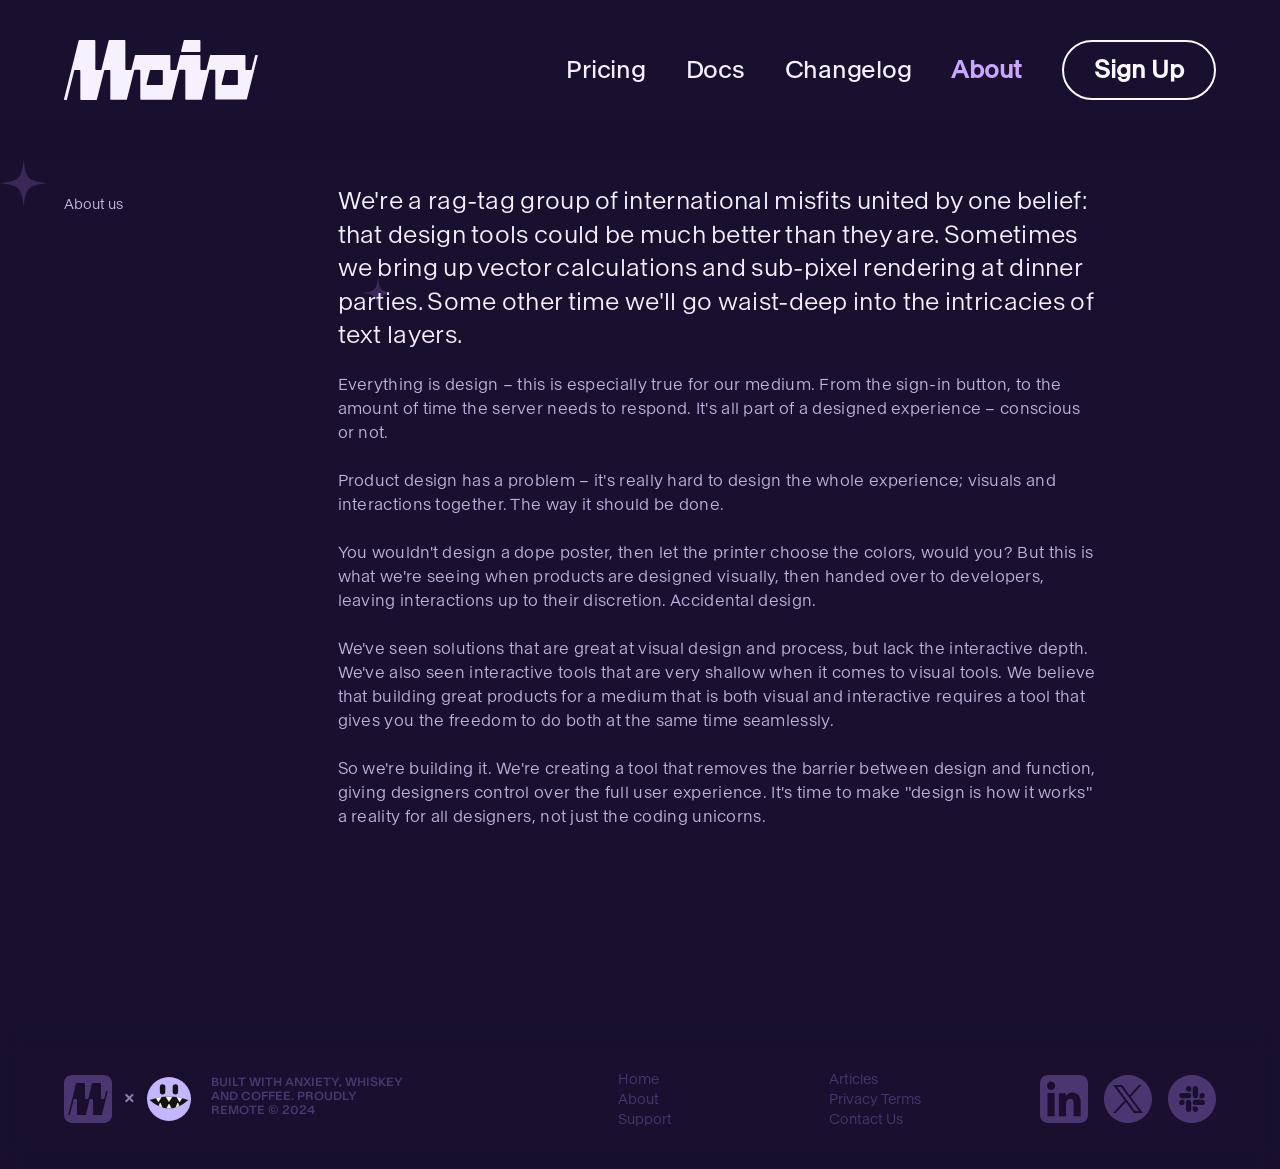
==== commit a4e588de: "Add Clank mascot: favicon, banner, hero, features watermark, footer lockup Co-Authored-By: Claude Op" ====
--- a/about.html
+++ b/about.html
@@ -16,7 +16,8 @@
   <link href="https://fonts.googleapis.com" rel="preconnect">
   <link href="https://fonts.gstatic.com" rel="preconnect" crossorigin="anonymous">
   <link href="https://fonts.googleapis.com/css2?family=IBM+Plex+Sans:wght@300;400;500;600;700&display=swap" rel="stylesheet">
-  <link href="images/favicon.png" rel="shortcut icon" type="image/x-icon">
+  <link href="images/clank-mascot.svg" rel="icon" type="image/svg+xml">
+  <link href="images/favicon.png" rel="alternate icon" type="image/png">
   <link href="images/webclip.png" rel="apple-touch-icon">
   <link href="https://moioapp.com/about" rel="canonical">
   <script type="application/ld+json">
@@ -90,7 +91,7 @@
   <div class="section cc-footer">
     <div class="w-layout-blockcontainer footer w-container">
       <div class="w-layout-grid footer-grid">
-        <div id="w-node-be4ae223-6f17-fe28-0840-ba246422773f-6422773c" class="w-layout-blockcontainer footer-logo w-container"><img src="images/moio_icon3.svg" loading="lazy" alt="" height="48" class="footer-logo-img">
+        <div id="w-node-be4ae223-6f17-fe28-0840-ba246422773f-6422773c" class="w-layout-blockcontainer footer-logo w-container"><div class="footer-lockup"><img src="images/moio_icon3.svg" loading="lazy" alt="" height="48" class="footer-logo-img"><span class="footer-lockup-x" aria-hidden="true">&times;</span><img src="images/clank-mascot.svg" loading="lazy" alt="Clank" height="44" class="footer-mascot"></div>
           <div class="footer-logo-txt">Built with anxiety, whiskey and coffee. Proudly remote © 2024</div>
           <div class="footer-address">Moio Technologies Inc.<br>8 The Green, Dover,<br>DE 19901<br></div>
         </div>
@@ -107,7 +108,7 @@
         <div id="w-node-be4ae223-6f17-fe28-0840-ba246422774d-6422773c" class="social-buttons">
           <div class="footer-wrap">
             <a href="https://www.linkedin.com/company/moioapp/" target="_blank" class="link-block w-inline-block"></a>
-            <a href="https://twitter.com/moioapp" target="_blank" class="link-block-2 w-inline-block"></a>
+            <a href="https://x.com/trymoio" target="_blank" class="link-block-2 w-inline-block"></a>
             <a href="https://moioapp.slack.com/ssb/redirect" target="_blank" class="link-block-3 w-inline-block"></a>
           </div>
         </div>
--- a/css/webflow.css
+++ b/css/webflow.css
@@ -454,7 +454,7 @@
   margin: 0;
   padding: 8px 12px;
   border: 1px solid #cccccc;
-  background-color: #fafafa;
+  background-color: #f6f0ff;
 }
 .w-file-upload-file {
   display: flex;
@@ -463,7 +463,7 @@
   margin: 0;
   padding: 8px 9px 8px 11px;
   border: 1px solid #cccccc;
-  background-color: #fafafa;
+  background-color: #f6f0ff;
 }
 .w-file-upload-file-name {
   font-size: 14px;
@@ -501,7 +501,7 @@
   margin: 0;
   padding: 8px 12px;
   border: 1px solid #cccccc;
-  background-color: #fafafa;
+  background-color: #f6f0ff;
 }
 .w-icon-file-upload-icon,
 .w-icon-file-upload-uploading {
--- a/css/moio.webflow.css
+++ b/css/moio.webflow.css
@@ -327,31 +327,31 @@
 }
 
 :root {
-  --greenish-10: #e5ffee;
-  --mid-greenish: #737f77;
-  --lime: #0f5;
-  --black: #13151a;
-  --white: #faffff;
-  --2: #040505;
+  --greenish-10: #f1e5ff;
+  --mid-greenish: #8e7fae;
+  --lime: #c9a6ff;
+  --black: #1d1233;
+  --white: #fcfaff;
+  --2: #1a0f2e;
   --font--font-m: 24px;
-  --50--2--100: #fffefa;
+  --50--2--100: #f6f0ff;
   --font--font-s: 18px;
-  --light-greenish: #acbfb3;
-  --50--10--60: #99968a;
-  --50--5--80: #cccac2;
-  --50--10--70: #b2b1aa;
-  --dark-greenish: #304035;
-  --180--15--10: #161a1a;
-  --190--10--15: #222626;
-  --190--10--20: #2e3233;
-  --190--10--5: #0b0d0d;
+  --light-greenish: #c8b8e6;
+  --50--10--60: #a596c2;
+  --50--5--80: #d6c8ef;
+  --50--10--70: #bfb0dd;
+  --dark-greenish: #4a3670;
+  --180--15--10: #22153a;
+  --190--10--15: #2e1f47;
+  --190--10--20: #3a2856;
+  --190--10--5: #160c26;
   --blue-violet: #5040ff;
-  --greenish-5: #f2fff7;
+  --greenish-5: #f8f2ff;
   --light-coral: #ff8080;
   --brown: #403520;
-  --50--5--90: #e6e4da;
-  --50--5--70: #b2b1aa;
-  --190--10--10: #171919;
+  --50--5--90: #ece2ff;
+  --50--5--70: #bfb0dd;
+  --190--10--10: #23173a;
   --font--font-l: 32px;
   --font--font-xl: 40px;
 }
@@ -460,11 +460,11 @@
 }
 
 a:hover {
-  color: #32343a;
+  color: #3d2b5c;
 }
 
 a:active {
-  color: #43464d;
+  color: #4d3870;
 }
 
 ul {
@@ -525,17 +525,17 @@
 
 .button:hover {
   color: #fff;
-  background-color: #32343a;
+  background-color: #3d2b5c;
 }
 
 .button:active {
-  background-color: #43464d;
+  background-color: #4d3870;
 }
 
 .status-message {
   color: #fff;
   text-align: center;
-  background-color: #202020;
+  background-color: #261a3d;
   padding: 9px 30px;
   font-size: 14px;
   line-height: 26px;
@@ -546,7 +546,7 @@
 }
 
 .text-field {
-  border: 1px solid #e4e4e4;
+  border: 1px solid #e8dcff;
   border-radius: 0;
   margin-bottom: 18px;
   padding: 21px 20px;
@@ -556,15 +556,15 @@
 }
 
 .text-field:hover {
-  border-color: #e3e6eb;
+  border-color: #e8dcff;
 }
 
 .text-field:active, .text-field:focus {
-  border-color: #43464d;
+  border-color: #4d3870;
 }
 
 .text-field::placeholder {
-  color: #32343a66;
+  color: #3d2b5c66;
 }
 
 .protected-form {
@@ -678,7 +678,7 @@
 
 .header-nav-item {
   opacity: 1;
-  color: #fffefa;
+  color: #f6f0ff;
   text-align: center;
   letter-spacing: -.25px;
   text-transform: none;
@@ -695,7 +695,7 @@
 
 .header-nav-item:hover {
   opacity: 1;
-  color: #0f5;
+  color: #c9a6ff;
 }
 
 .header-nav-item:active {
@@ -704,19 +704,19 @@
 
 .header-nav-item.w--current {
   opacity: 1;
-  color: #0f5;
+  color: #c9a6ff;
   cursor: default;
   font-weight: 600;
 }
 
 .header-nav-item.w--current:hover {
   opacity: .8;
-  color: #0f5;
+  color: #c9a6ff;
 }
 
 .header-nav-item.w--current:active {
   opacity: .7;
-  color: #32343a;
+  color: #3d2b5c;
 }
 
 .header-nav-item.small {
@@ -724,7 +724,7 @@
 }
 
 .text-block-18 {
-  color: #fffefa;
+  color: #f6f0ff;
   text-transform: uppercase;
   flex: 0 auto;
   order: 0;
@@ -797,8 +797,8 @@
 }
 
 .footer {
-  border: 1px #020303;
-  border-top-color: #222626;
+  border: 1px #120a20;
+  border-top-color: #2e1f47;
   justify-content: flex-start;
   align-self: flex-start;
   max-width: 100%;
@@ -833,7 +833,7 @@
 }
 
 .footer-logo-txt {
-  color: #304035;
+  color: #4a3670;
   text-transform: uppercase;
   max-width: 200px;
   margin-top: 0;
@@ -861,7 +861,7 @@
 .section.cc-footer {
   -webkit-backdrop-filter: blur(10px);
   backdrop-filter: blur(10px);
-  border-top: 1px #222626;
+  border-top: 1px #2e1f47;
   margin-top: auto;
   padding: 0 5%;
 }
@@ -930,7 +930,7 @@
 
 .subhead {
   clear: left;
-  color: #fffefa;
+  color: #f6f0ff;
   column-count: 0;
   max-width: 960px;
   margin: 10px auto 20px;
@@ -1007,11 +1007,11 @@
 }
 
 .submit-button {
-  color: #737f77;
+  color: #8e7fae;
   text-align: center;
   letter-spacing: -.5px;
-  background-color: #0f50;
-  border: 2px solid #737f77;
+  background-color: #c9a6ff00;
+  border: 2px solid #8e7fae;
   border-radius: 40px;
   width: 100%;
   max-width: none;
@@ -1025,18 +1025,18 @@
 }
 
 .submit-button:hover {
-  color: #0b0d0d;
+  color: #160c26;
   text-align: center;
-  -webkit-text-stroke-color: #171919;
-  background-color: #0f5;
+  -webkit-text-stroke-color: #23173a;
+  background-color: #c9a6ff;
   border-style: solid;
-  border-color: #0f5;
+  border-color: #c9a6ff;
 }
 
 .h1 {
   color: var(--white);
   letter-spacing: 0;
-  -webkit-text-stroke-color: #fffefa;
+  -webkit-text-stroke-color: #f6f0ff;
   text-transform: uppercase;
   justify-content: center;
   align-items: center;
@@ -1081,7 +1081,7 @@
   margin-left: auto;
   margin-right: auto;
   padding: 60px 5%;
-  box-shadow: inset 0 0 20px 20px #2e3233;
+  box-shadow: inset 0 0 20px 20px #3a2856;
 }
 
 .about-grid {
@@ -1173,7 +1173,7 @@
 .changelog-title-old {
   grid-column-gap: 0px;
   grid-row-gap: 0px;
-  color: #f2fff7;
+  color: #f8f2ff;
   text-align: center;
   flex-flow: column;
   flex: 0 auto;
@@ -1194,12 +1194,12 @@
 }
 
 .link-4 {
-  color: #fffefa;
+  color: #f6f0ff;
   font-size: 22px;
 }
 
 .link-4:hover {
-  color: #0f5;
+  color: #c9a6ff;
 }
 
 .google-tag-manager {
@@ -1278,7 +1278,7 @@
 }
 
 .changelog-title-entry {
-  color: #f2fff7;
+  color: #f8f2ff;
   text-align: center;
   flex: 1;
   align-self: center;
@@ -1289,7 +1289,7 @@
 }
 
 .changelog-title-entry.cc-priv {
-  color: #fffefa;
+  color: #f6f0ff;
   text-align: left;
   max-width: 1440px;
 }
@@ -1369,7 +1369,7 @@
   opacity: 1;
   min-height: 48px;
   color: var(--light-greenish);
-  -webkit-text-stroke-color: #b2b1aa;
+  -webkit-text-stroke-color: #bfb0dd;
   flex-flow: column;
   justify-content: center;
   align-items: flex-start;
@@ -1557,7 +1557,7 @@
 }
 
 .footer-address {
-  color: #304035;
+  color: #4a3670;
   text-transform: none;
   max-width: 200px;
   margin-top: 0;
@@ -1613,7 +1613,7 @@
 
 .back {
   opacity: 1;
-  -webkit-text-stroke-color: #b2b1aa;
+  -webkit-text-stroke-color: #bfb0dd;
   color: currentColor;
   flex-flow: row;
   justify-content: flex-start;
@@ -1625,7 +1625,7 @@
 }
 
 .blog-entry {
-  color: #f2fff7;
+  color: #f8f2ff;
   text-align: center;
   flex: 1;
   align-self: center;
@@ -1636,7 +1636,7 @@
 }
 
 .blog-entry.cc-priv {
-  color: #fffefa;
+  color: #f6f0ff;
   text-align: left;
   max-width: 1440px;
   margin-top: 0;
@@ -1722,7 +1722,7 @@
   opacity: 1;
   min-height: 48px;
   color: var(--light-greenish);
-  -webkit-text-stroke-color: #b2b1aa;
+  -webkit-text-stroke-color: #bfb0dd;
   flex-flow: column;
   justify-content: center;
   align-items: flex-start;
@@ -1775,7 +1775,7 @@
   }
 
   .header-nav-item {
-    color: #fffefa;
+    color: #f6f0ff;
   }
 
   .logo-image {
@@ -1787,7 +1787,7 @@
   }
 
   .footer {
-    background-color: #040505;
+    background-color: #1a0f2e;
     border-top-style: none;
     padding-bottom: 40px;
     padding-left: 0%;
@@ -1803,13 +1803,13 @@
   }
 
   .footer-logo-txt {
-    color: #304035;
+    color: #4a3670;
     margin-left: 10px;
   }
 
   .section.cc-footer {
-    background-color: #040505;
-    border-top: 1px #222626;
+    background-color: #1a0f2e;
+    border-top: 1px #2e1f47;
     padding-left: 5%;
     padding-right: 5%;
   }
@@ -1827,7 +1827,7 @@
   }
 
   .subhead {
-    color: #fffefa;
+    color: #f6f0ff;
     max-width: 100%;
     font-family: Baikal Regular, sans-serif;
     font-size: 36px;
@@ -1857,8 +1857,8 @@
   }
 
   .submit-button {
-    color: #737f77;
-    border-color: #737f77;
+    color: #8e7fae;
+    border-color: #8e7fae;
   }
 
   .h1 {
@@ -1877,7 +1877,7 @@
     -webkit-backdrop-filter: blur(5px);
     backdrop-filter: blur(5px);
     border-radius: 40px;
-    box-shadow: inset 0 0 20px 20px #2e3233;
+    box-shadow: inset 0 0 20px 20px #3a2856;
   }
 
   .about-grid {
@@ -1908,7 +1908,7 @@
   }
 
   .product-shot {
-    border: 2px #737f77;
+    border: 2px #8e7fae;
     border-radius: 18px;
     flex: 1;
     max-width: 100%;
@@ -1917,19 +1917,19 @@
   }
 
   .changelog-title-old.cc-priv {
-    color: #fffefa;
+    color: #f6f0ff;
     text-align: left;
     margin-left: auto;
     margin-right: auto;
   }
 
   .link-4 {
-    color: #fffefa;
+    color: #f6f0ff;
     font-size: 24px;
   }
 
   .link-4:hover {
-    color: #0f5;
+    color: #c9a6ff;
   }
 
   .waitlist-cta {
@@ -1943,7 +1943,7 @@
   }
 
   .changelog-title-entry.cc-priv {
-    color: #fffefa;
+    color: #f6f0ff;
     text-align: left;
   }
 
@@ -1976,7 +1976,7 @@
   }
 
   .footer-address {
-    color: #304035;
+    color: #4a3670;
     margin-left: 10px;
   }
 
@@ -1996,7 +1996,7 @@
   }
 
   .blog-entry.cc-priv {
-    color: #fffefa;
+    color: #f6f0ff;
     text-align: left;
   }
 
@@ -2192,8 +2192,8 @@
 
   .header-nav-item {
     text-align: center;
-    background-color: #0b0d0d00;
-    border: 2px #f2fff7;
+    background-color: #160c2600;
+    border: 2px #f8f2ff;
     border-radius: 40px;
     height: auto;
     padding: 18px 20px 18px 0;
@@ -2203,30 +2203,30 @@
 
   .header-nav-item:hover {
     opacity: 1;
-    color: #0f5;
+    color: #c9a6ff;
     -webkit-text-fill-color: inherit;
-    background-color: #0f50;
+    background-color: #c9a6ff00;
     background-clip: border-box;
-    border-color: #0f5;
+    border-color: #c9a6ff;
     font-weight: 700;
     overflow: hidden;
   }
 
   .header-nav-item:active {
     opacity: 1;
-    color: #0f5;
-    background-color: #0f50;
-    border-color: #0f5;
+    color: #c9a6ff;
+    background-color: #c9a6ff00;
+    border-color: #c9a6ff;
   }
 
   .header-nav-item.w--current {
-    color: #0f5;
-    background-color: #0f50;
-    border-color: #0f5;
+    color: #c9a6ff;
+    background-color: #c9a6ff00;
+    border-color: #c9a6ff;
   }
 
   .header-nav-item.w--current:hover {
-    color: #0b0d0d;
+    color: #160c26;
   }
 
   .header-nav-item.small {
@@ -2262,7 +2262,7 @@
   }
 
   .section {
-    background-color: #0f50;
+    background-color: #c9a6ff00;
     padding: 60px 5%;
   }
 
@@ -2601,11 +2601,11 @@
 
   .header-nav-item:hover {
     opacity: 1;
-    color: #0b0d0d;
+    color: #160c26;
     mix-blend-mode: normal;
-    background-color: #0f5;
+    background-color: #c9a6ff;
     border-style: solid;
-    border-color: #0f5;
+    border-color: #c9a6ff;
   }
 
   .header-nav-item.small, .text-block-18 {
@@ -2693,7 +2693,7 @@
   }
 
   .cloud-wrapper {
-    box-shadow: inset 0 0 10px 10px #2e3233;
+    box-shadow: inset 0 0 10px 10px #3a2856;
   }
 
   .about-grid {
@@ -3575,4 +3575,126 @@
   font-weight: 400;
   font-style: normal;
   font-display: swap;
-}+}
+/* ── $MOIO x Clanktrade announcement banner ── */
+.rh-banner {
+  z-index: 10000;
+  background-color: var(--2);
+  color: var(--50--2--100);
+  border-bottom: 1px solid #3d2b5c;
+  box-shadow: 0 6px 24px -8px var(--blue-violet);
+  justify-content: center;
+  align-items: center;
+  gap: 16px;
+  flex-wrap: wrap;
+  padding: 14px 5%;
+  text-align: center;
+  display: flex;
+  position: relative;
+}
+.rh-banner-pill {
+  border: 2px solid var(--white);
+  color: var(--white);
+  border-radius: 40px;
+  padding: 4px 16px;
+  font-family: Baikal Bold, sans-serif;
+  font-size: 13px;
+  line-height: 18px;
+  letter-spacing: .5px;
+  text-transform: uppercase;
+  animation: rh-glow 2.6s ease-in-out infinite;
+}
+.rh-banner-text {
+  font-family: Baikal Bold, sans-serif;
+  font-size: 20px;
+  line-height: 26px;
+  letter-spacing: -.25px;
+}
+.rh-banner-ticker {
+  font-family: Nicephore, sans-serif;
+  font-weight: 900;
+  text-transform: uppercase;
+  letter-spacing: 1px;
+}
+.rh-banner-rh { color: var(--lime); }
+@keyframes rh-glow {
+  0%, 100% { box-shadow: 0 0 0 0 transparent; }
+  50% { box-shadow: 0 0 14px 2px var(--blue-violet); }
+}
+@media (prefers-reduced-motion: reduce) {
+  .rh-banner-pill { animation: none; }
+}
+@media screen and (max-width: 767px) {
+  .rh-banner { gap: 10px; padding: 12px 5%; }
+  .rh-banner-text { font-size: 16px; line-height: 21px; }
+  .rh-banner-pill { font-size: 11px; }
+}
+.rh-banner-x {
+  border: 2px solid var(--white);
+  color: var(--white);
+  border-radius: 40px;
+  justify-content: center;
+  align-items: center;
+  width: 34px;
+  height: 34px;
+  transition: background-color .2s, color .2s, box-shadow .2s;
+  display: inline-flex;
+}
+.rh-banner-x:hover {
+  background-color: var(--white);
+  color: var(--2);
+  box-shadow: 0 0 14px 2px var(--blue-violet);
+}
+
+/* ── Clank mascot placements ── */
+.rh-banner-rh { display: inline-flex; align-items: center; gap: 6px; vertical-align: middle; }
+.rh-banner-mascot { width: 1.15em; height: 1.15em; transform: translateY(-1px); transition: transform .3s ease; }
+.rh-banner:hover .rh-banner-mascot { transform: translateY(-1px) rotate(-12deg) scale(1.12); }
+
+.hero-mockup-link { position: relative; }
+.hero-mascot {
+  position: absolute;
+  z-index: 2;
+  top: -64px;
+  right: -56px;
+  width: 136px;
+  height: 136px;
+  filter: drop-shadow(0 18px 40px rgba(196, 181, 253, .35));
+  animation: mascot-float 6s ease-in-out infinite;
+  pointer-events: none;
+}
+@keyframes mascot-float {
+  0%, 100% { transform: translateY(0) rotate(-6deg); }
+  50% { transform: translateY(-14px) rotate(4deg); }
+}
+
+.alt-grid-hero { position: relative; isolation: isolate; }
+.alt-grid-hero::before {
+  content: "";
+  position: absolute;
+  z-index: -1;
+  top: 8%;
+  right: 0;
+  width: min(520px, 45vw);
+  aspect-ratio: 1;
+  background: url('../images/clank-mascot.svg') center / contain no-repeat;
+  opacity: .045;
+  transform: rotate(14deg);
+  pointer-events: none;
+}
+
+.footer-lockup { display: flex; align-items: center; gap: 12px; flex: none; }
+.footer-lockup-x { color: var(--mid-greenish); font-family: Baikal Medium, sans-serif; font-size: 18px; line-height: 1; }
+.footer-mascot { width: 44px; height: 44px; transition: transform .35s cubic-bezier(.3, 1.6, .5, 1); }
+.footer-lockup:hover .footer-mascot { transform: rotate(-14deg) scale(1.1); }
+
+@media screen and (max-width: 991px) {
+  .hero-mascot { width: 96px; height: 96px; top: -44px; right: -20px; }
+}
+@media screen and (max-width: 767px) {
+  .hero-mascot { display: none; }
+  .footer-lockup { justify-content: center; }
+}
+@media (prefers-reduced-motion: reduce) {
+  .hero-mascot { animation: none; }
+}
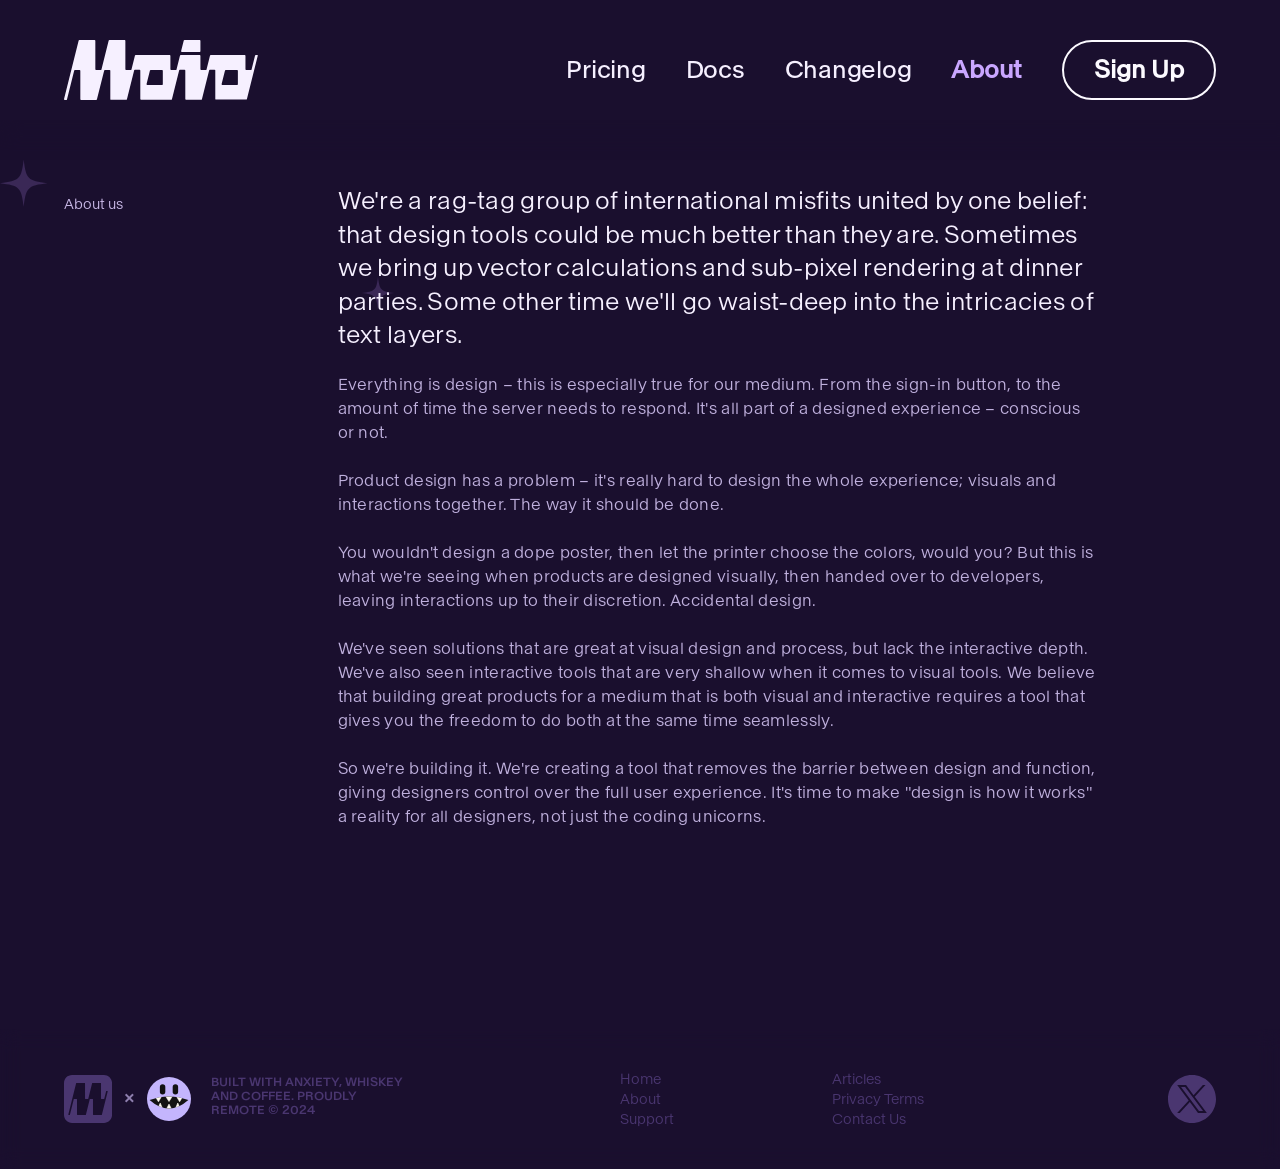
==== commit 449c1022: "Remove LinkedIn and Slack footer buttons, keep X Co-Authored-By: Claude Opus 5.5 <noreply@anthropic." ====
--- a/about.html
+++ b/about.html
@@ -107,9 +107,7 @@
         </div>
         <div id="w-node-be4ae223-6f17-fe28-0840-ba246422774d-6422773c" class="social-buttons">
           <div class="footer-wrap">
-            <a href="https://www.linkedin.com/company/moioapp/" target="_blank" class="link-block w-inline-block"></a>
             <a href="https://x.com/trymoio" target="_blank" class="link-block-2 w-inline-block"></a>
-            <a href="https://moioapp.slack.com/ssb/redirect" target="_blank" class="link-block-3 w-inline-block"></a>
           </div>
         </div>
       </div>
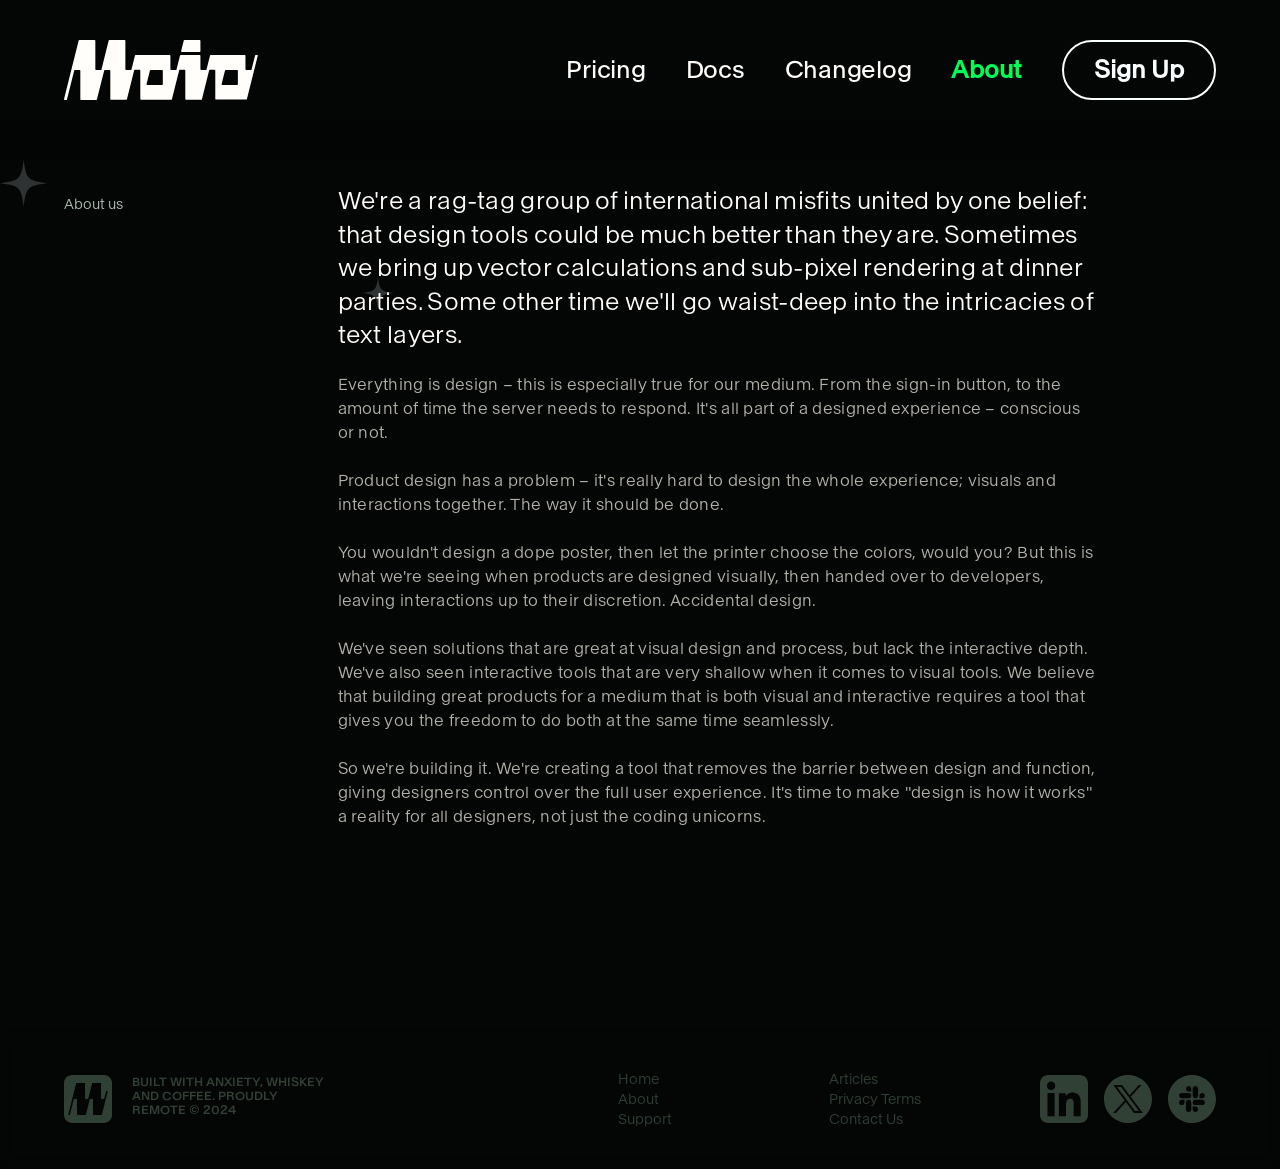
==== commit 974253aa: "Revert all 2026-10-07 changes (back to ddba444: Robinhood banner, green theme) Co-Authored-By: Claud" ====
--- a/about.html
+++ b/about.html
@@ -16,8 +16,7 @@
   <link href="https://fonts.googleapis.com" rel="preconnect">
   <link href="https://fonts.gstatic.com" rel="preconnect" crossorigin="anonymous">
   <link href="https://fonts.googleapis.com/css2?family=IBM+Plex+Sans:wght@300;400;500;600;700&display=swap" rel="stylesheet">
-  <link href="images/clank-mascot.svg" rel="icon" type="image/svg+xml">
-  <link href="images/favicon.png" rel="alternate icon" type="image/png">
+  <link href="images/favicon.png" rel="shortcut icon" type="image/x-icon">
   <link href="images/webclip.png" rel="apple-touch-icon">
   <link href="https://moioapp.com/about" rel="canonical">
   <script type="application/ld+json">
@@ -91,7 +90,7 @@
   <div class="section cc-footer">
     <div class="w-layout-blockcontainer footer w-container">
       <div class="w-layout-grid footer-grid">
-        <div id="w-node-be4ae223-6f17-fe28-0840-ba246422773f-6422773c" class="w-layout-blockcontainer footer-logo w-container"><div class="footer-lockup"><img src="images/moio_icon3.svg" loading="lazy" alt="" height="48" class="footer-logo-img"><span class="footer-lockup-x" aria-hidden="true">&times;</span><img src="images/clank-mascot.svg" loading="lazy" alt="Clank" height="44" class="footer-mascot"></div>
+        <div id="w-node-be4ae223-6f17-fe28-0840-ba246422773f-6422773c" class="w-layout-blockcontainer footer-logo w-container"><img src="images/moio_icon3.svg" loading="lazy" alt="" height="48" class="footer-logo-img">
           <div class="footer-logo-txt">Built with anxiety, whiskey and coffee. Proudly remote © 2024</div>
           <div class="footer-address">Moio Technologies Inc.<br>8 The Green, Dover,<br>DE 19901<br></div>
         </div>
@@ -107,7 +106,9 @@
         </div>
         <div id="w-node-be4ae223-6f17-fe28-0840-ba246422774d-6422773c" class="social-buttons">
           <div class="footer-wrap">
+            <a href="https://www.linkedin.com/company/moioapp/" target="_blank" class="link-block w-inline-block"></a>
             <a href="https://x.com/trymoio" target="_blank" class="link-block-2 w-inline-block"></a>
+            <a href="https://moioapp.slack.com/ssb/redirect" target="_blank" class="link-block-3 w-inline-block"></a>
           </div>
         </div>
       </div>
--- a/css/webflow.css
+++ b/css/webflow.css
@@ -454,7 +454,7 @@
   margin: 0;
   padding: 8px 12px;
   border: 1px solid #cccccc;
-  background-color: #f6f0ff;
+  background-color: #fafafa;
 }
 .w-file-upload-file {
   display: flex;
@@ -463,7 +463,7 @@
   margin: 0;
   padding: 8px 9px 8px 11px;
   border: 1px solid #cccccc;
-  background-color: #f6f0ff;
+  background-color: #fafafa;
 }
 .w-file-upload-file-name {
   font-size: 14px;
@@ -501,7 +501,7 @@
   margin: 0;
   padding: 8px 12px;
   border: 1px solid #cccccc;
-  background-color: #f6f0ff;
+  background-color: #fafafa;
 }
 .w-icon-file-upload-icon,
 .w-icon-file-upload-uploading {
--- a/css/moio.webflow.css
+++ b/css/moio.webflow.css
@@ -327,31 +327,31 @@
 }
 
 :root {
-  --greenish-10: #f1e5ff;
-  --mid-greenish: #8e7fae;
-  --lime: #c9a6ff;
-  --black: #1d1233;
-  --white: #fcfaff;
-  --2: #1a0f2e;
+  --greenish-10: #e5ffee;
+  --mid-greenish: #737f77;
+  --lime: #0f5;
+  --black: #13151a;
+  --white: #faffff;
+  --2: #040505;
   --font--font-m: 24px;
-  --50--2--100: #f6f0ff;
+  --50--2--100: #fffefa;
   --font--font-s: 18px;
-  --light-greenish: #c8b8e6;
-  --50--10--60: #a596c2;
-  --50--5--80: #d6c8ef;
-  --50--10--70: #bfb0dd;
-  --dark-greenish: #4a3670;
-  --180--15--10: #22153a;
-  --190--10--15: #2e1f47;
-  --190--10--20: #3a2856;
-  --190--10--5: #160c26;
+  --light-greenish: #acbfb3;
+  --50--10--60: #99968a;
+  --50--5--80: #cccac2;
+  --50--10--70: #b2b1aa;
+  --dark-greenish: #304035;
+  --180--15--10: #161a1a;
+  --190--10--15: #222626;
+  --190--10--20: #2e3233;
+  --190--10--5: #0b0d0d;
   --blue-violet: #5040ff;
-  --greenish-5: #f8f2ff;
+  --greenish-5: #f2fff7;
   --light-coral: #ff8080;
   --brown: #403520;
-  --50--5--90: #ece2ff;
-  --50--5--70: #bfb0dd;
-  --190--10--10: #23173a;
+  --50--5--90: #e6e4da;
+  --50--5--70: #b2b1aa;
+  --190--10--10: #171919;
   --font--font-l: 32px;
   --font--font-xl: 40px;
 }
@@ -460,11 +460,11 @@
 }
 
 a:hover {
-  color: #3d2b5c;
+  color: #32343a;
 }
 
 a:active {
-  color: #4d3870;
+  color: #43464d;
 }
 
 ul {
@@ -525,17 +525,17 @@
 
 .button:hover {
   color: #fff;
-  background-color: #3d2b5c;
+  background-color: #32343a;
 }
 
 .button:active {
-  background-color: #4d3870;
+  background-color: #43464d;
 }
 
 .status-message {
   color: #fff;
   text-align: center;
-  background-color: #261a3d;
+  background-color: #202020;
   padding: 9px 30px;
   font-size: 14px;
   line-height: 26px;
@@ -546,7 +546,7 @@
 }
 
 .text-field {
-  border: 1px solid #e8dcff;
+  border: 1px solid #e4e4e4;
   border-radius: 0;
   margin-bottom: 18px;
   padding: 21px 20px;
@@ -556,15 +556,15 @@
 }
 
 .text-field:hover {
-  border-color: #e8dcff;
+  border-color: #e3e6eb;
 }
 
 .text-field:active, .text-field:focus {
-  border-color: #4d3870;
+  border-color: #43464d;
 }
 
 .text-field::placeholder {
-  color: #3d2b5c66;
+  color: #32343a66;
 }
 
 .protected-form {
@@ -678,7 +678,7 @@
 
 .header-nav-item {
   opacity: 1;
-  color: #f6f0ff;
+  color: #fffefa;
   text-align: center;
   letter-spacing: -.25px;
   text-transform: none;
@@ -695,7 +695,7 @@
 
 .header-nav-item:hover {
   opacity: 1;
-  color: #c9a6ff;
+  color: #0f5;
 }
 
 .header-nav-item:active {
@@ -704,19 +704,19 @@
 
 .header-nav-item.w--current {
   opacity: 1;
-  color: #c9a6ff;
+  color: #0f5;
   cursor: default;
   font-weight: 600;
 }
 
 .header-nav-item.w--current:hover {
   opacity: .8;
-  color: #c9a6ff;
+  color: #0f5;
 }
 
 .header-nav-item.w--current:active {
   opacity: .7;
-  color: #3d2b5c;
+  color: #32343a;
 }
 
 .header-nav-item.small {
@@ -724,7 +724,7 @@
 }
 
 .text-block-18 {
-  color: #f6f0ff;
+  color: #fffefa;
   text-transform: uppercase;
   flex: 0 auto;
   order: 0;
@@ -797,8 +797,8 @@
 }
 
 .footer {
-  border: 1px #120a20;
-  border-top-color: #2e1f47;
+  border: 1px #020303;
+  border-top-color: #222626;
   justify-content: flex-start;
   align-self: flex-start;
   max-width: 100%;
@@ -833,7 +833,7 @@
 }
 
 .footer-logo-txt {
-  color: #4a3670;
+  color: #304035;
   text-transform: uppercase;
   max-width: 200px;
   margin-top: 0;
@@ -861,7 +861,7 @@
 .section.cc-footer {
   -webkit-backdrop-filter: blur(10px);
   backdrop-filter: blur(10px);
-  border-top: 1px #2e1f47;
+  border-top: 1px #222626;
   margin-top: auto;
   padding: 0 5%;
 }
@@ -930,7 +930,7 @@
 
 .subhead {
   clear: left;
-  color: #f6f0ff;
+  color: #fffefa;
   column-count: 0;
   max-width: 960px;
   margin: 10px auto 20px;
@@ -1007,11 +1007,11 @@
 }
 
 .submit-button {
-  color: #8e7fae;
+  color: #737f77;
   text-align: center;
   letter-spacing: -.5px;
-  background-color: #c9a6ff00;
-  border: 2px solid #8e7fae;
+  background-color: #0f50;
+  border: 2px solid #737f77;
   border-radius: 40px;
   width: 100%;
   max-width: none;
@@ -1025,18 +1025,18 @@
 }
 
 .submit-button:hover {
-  color: #160c26;
+  color: #0b0d0d;
   text-align: center;
-  -webkit-text-stroke-color: #23173a;
-  background-color: #c9a6ff;
+  -webkit-text-stroke-color: #171919;
+  background-color: #0f5;
   border-style: solid;
-  border-color: #c9a6ff;
+  border-color: #0f5;
 }
 
 .h1 {
   color: var(--white);
   letter-spacing: 0;
-  -webkit-text-stroke-color: #f6f0ff;
+  -webkit-text-stroke-color: #fffefa;
   text-transform: uppercase;
   justify-content: center;
   align-items: center;
@@ -1081,7 +1081,7 @@
   margin-left: auto;
   margin-right: auto;
   padding: 60px 5%;
-  box-shadow: inset 0 0 20px 20px #3a2856;
+  box-shadow: inset 0 0 20px 20px #2e3233;
 }
 
 .about-grid {
@@ -1173,7 +1173,7 @@
 .changelog-title-old {
   grid-column-gap: 0px;
   grid-row-gap: 0px;
-  color: #f8f2ff;
+  color: #f2fff7;
   text-align: center;
   flex-flow: column;
   flex: 0 auto;
@@ -1194,12 +1194,12 @@
 }
 
 .link-4 {
-  color: #f6f0ff;
+  color: #fffefa;
   font-size: 22px;
 }
 
 .link-4:hover {
-  color: #c9a6ff;
+  color: #0f5;
 }
 
 .google-tag-manager {
@@ -1278,7 +1278,7 @@
 }
 
 .changelog-title-entry {
-  color: #f8f2ff;
+  color: #f2fff7;
   text-align: center;
   flex: 1;
   align-self: center;
@@ -1289,7 +1289,7 @@
 }
 
 .changelog-title-entry.cc-priv {
-  color: #f6f0ff;
+  color: #fffefa;
   text-align: left;
   max-width: 1440px;
 }
@@ -1369,7 +1369,7 @@
   opacity: 1;
   min-height: 48px;
   color: var(--light-greenish);
-  -webkit-text-stroke-color: #bfb0dd;
+  -webkit-text-stroke-color: #b2b1aa;
   flex-flow: column;
   justify-content: center;
   align-items: flex-start;
@@ -1557,7 +1557,7 @@
 }
 
 .footer-address {
-  color: #4a3670;
+  color: #304035;
   text-transform: none;
   max-width: 200px;
   margin-top: 0;
@@ -1613,7 +1613,7 @@
 
 .back {
   opacity: 1;
-  -webkit-text-stroke-color: #bfb0dd;
+  -webkit-text-stroke-color: #b2b1aa;
   color: currentColor;
   flex-flow: row;
   justify-content: flex-start;
@@ -1625,7 +1625,7 @@
 }
 
 .blog-entry {
-  color: #f8f2ff;
+  color: #f2fff7;
   text-align: center;
   flex: 1;
   align-self: center;
@@ -1636,7 +1636,7 @@
 }
 
 .blog-entry.cc-priv {
-  color: #f6f0ff;
+  color: #fffefa;
   text-align: left;
   max-width: 1440px;
   margin-top: 0;
@@ -1722,7 +1722,7 @@
   opacity: 1;
   min-height: 48px;
   color: var(--light-greenish);
-  -webkit-text-stroke-color: #bfb0dd;
+  -webkit-text-stroke-color: #b2b1aa;
   flex-flow: column;
   justify-content: center;
   align-items: flex-start;
@@ -1775,7 +1775,7 @@
   }
 
   .header-nav-item {
-    color: #f6f0ff;
+    color: #fffefa;
   }
 
   .logo-image {
@@ -1787,7 +1787,7 @@
   }
 
   .footer {
-    background-color: #1a0f2e;
+    background-color: #040505;
     border-top-style: none;
     padding-bottom: 40px;
     padding-left: 0%;
@@ -1803,13 +1803,13 @@
   }
 
   .footer-logo-txt {
-    color: #4a3670;
+    color: #304035;
     margin-left: 10px;
   }
 
   .section.cc-footer {
-    background-color: #1a0f2e;
-    border-top: 1px #2e1f47;
+    background-color: #040505;
+    border-top: 1px #222626;
     padding-left: 5%;
     padding-right: 5%;
   }
@@ -1827,7 +1827,7 @@
   }
 
   .subhead {
-    color: #f6f0ff;
+    color: #fffefa;
     max-width: 100%;
     font-family: Baikal Regular, sans-serif;
     font-size: 36px;
@@ -1857,8 +1857,8 @@
   }
 
   .submit-button {
-    color: #8e7fae;
-    border-color: #8e7fae;
+    color: #737f77;
+    border-color: #737f77;
   }
 
   .h1 {
@@ -1877,7 +1877,7 @@
     -webkit-backdrop-filter: blur(5px);
     backdrop-filter: blur(5px);
     border-radius: 40px;
-    box-shadow: inset 0 0 20px 20px #3a2856;
+    box-shadow: inset 0 0 20px 20px #2e3233;
   }
 
   .about-grid {
@@ -1908,7 +1908,7 @@
   }
 
   .product-shot {
-    border: 2px #8e7fae;
+    border: 2px #737f77;
     border-radius: 18px;
     flex: 1;
     max-width: 100%;
@@ -1917,19 +1917,19 @@
   }
 
   .changelog-title-old.cc-priv {
-    color: #f6f0ff;
+    color: #fffefa;
     text-align: left;
     margin-left: auto;
     margin-right: auto;
   }
 
   .link-4 {
-    color: #f6f0ff;
+    color: #fffefa;
     font-size: 24px;
   }
 
   .link-4:hover {
-    color: #c9a6ff;
+    color: #0f5;
   }
 
   .waitlist-cta {
@@ -1943,7 +1943,7 @@
   }
 
   .changelog-title-entry.cc-priv {
-    color: #f6f0ff;
+    color: #fffefa;
     text-align: left;
   }
 
@@ -1976,7 +1976,7 @@
   }
 
   .footer-address {
-    color: #4a3670;
+    color: #304035;
     margin-left: 10px;
   }
 
@@ -1996,7 +1996,7 @@
   }
 
   .blog-entry.cc-priv {
-    color: #f6f0ff;
+    color: #fffefa;
     text-align: left;
   }
 
@@ -2192,8 +2192,8 @@
 
   .header-nav-item {
     text-align: center;
-    background-color: #160c2600;
-    border: 2px #f8f2ff;
+    background-color: #0b0d0d00;
+    border: 2px #f2fff7;
     border-radius: 40px;
     height: auto;
     padding: 18px 20px 18px 0;
@@ -2203,30 +2203,30 @@
 
   .header-nav-item:hover {
     opacity: 1;
-    color: #c9a6ff;
+    color: #0f5;
     -webkit-text-fill-color: inherit;
-    background-color: #c9a6ff00;
+    background-color: #0f50;
     background-clip: border-box;
-    border-color: #c9a6ff;
+    border-color: #0f5;
     font-weight: 700;
     overflow: hidden;
   }
 
   .header-nav-item:active {
     opacity: 1;
-    color: #c9a6ff;
-    background-color: #c9a6ff00;
-    border-color: #c9a6ff;
+    color: #0f5;
+    background-color: #0f50;
+    border-color: #0f5;
   }
 
   .header-nav-item.w--current {
-    color: #c9a6ff;
-    background-color: #c9a6ff00;
-    border-color: #c9a6ff;
+    color: #0f5;
+    background-color: #0f50;
+    border-color: #0f5;
   }
 
   .header-nav-item.w--current:hover {
-    color: #160c26;
+    color: #0b0d0d;
   }
 
   .header-nav-item.small {
@@ -2262,7 +2262,7 @@
   }
 
   .section {
-    background-color: #c9a6ff00;
+    background-color: #0f50;
     padding: 60px 5%;
   }
 
@@ -2601,11 +2601,11 @@
 
   .header-nav-item:hover {
     opacity: 1;
-    color: #160c26;
+    color: #0b0d0d;
     mix-blend-mode: normal;
-    background-color: #c9a6ff;
+    background-color: #0f5;
     border-style: solid;
-    border-color: #c9a6ff;
+    border-color: #0f5;
   }
 
   .header-nav-item.small, .text-block-18 {
@@ -2693,7 +2693,7 @@
   }
 
   .cloud-wrapper {
-    box-shadow: inset 0 0 10px 10px #3a2856;
+    box-shadow: inset 0 0 10px 10px #2e3233;
   }
 
   .about-grid {
@@ -3576,12 +3576,12 @@
   font-style: normal;
   font-display: swap;
 }
-/* ── $MOIO x Clanktrade announcement banner ── */
+/* ── $MOIO x Robinhood announcement banner ── */
 .rh-banner {
   z-index: 10000;
   background-color: var(--2);
   color: var(--50--2--100);
-  border-bottom: 1px solid #3d2b5c;
+  border-bottom: 1px solid #32343a;
   box-shadow: 0 6px 24px -8px var(--blue-violet);
   justify-content: center;
   align-items: center;
@@ -3616,7 +3616,7 @@
   text-transform: uppercase;
   letter-spacing: 1px;
 }
-.rh-banner-rh { color: var(--lime); }
+.rh-banner-rh { color: #b9b3ff; }
 @keyframes rh-glow {
   0%, 100% { box-shadow: 0 0 0 0 transparent; }
   50% { box-shadow: 0 0 14px 2px var(--blue-violet); }
@@ -3645,56 +3645,3 @@
   color: var(--2);
   box-shadow: 0 0 14px 2px var(--blue-violet);
 }
-
-/* ── Clank mascot placements ── */
-.rh-banner-rh { display: inline-flex; align-items: center; gap: 6px; vertical-align: middle; }
-.rh-banner-mascot { width: 1.15em; height: 1.15em; transform: translateY(-1px); transition: transform .3s ease; }
-.rh-banner:hover .rh-banner-mascot { transform: translateY(-1px) rotate(-12deg) scale(1.12); }
-
-.hero-mockup-link { position: relative; }
-.hero-mascot {
-  position: absolute;
-  z-index: 2;
-  top: -64px;
-  right: -56px;
-  width: 136px;
-  height: 136px;
-  filter: drop-shadow(0 18px 40px rgba(196, 181, 253, .35));
-  animation: mascot-float 6s ease-in-out infinite;
-  pointer-events: none;
-}
-@keyframes mascot-float {
-  0%, 100% { transform: translateY(0) rotate(-6deg); }
-  50% { transform: translateY(-14px) rotate(4deg); }
-}
-
-.alt-grid-hero { position: relative; isolation: isolate; }
-.alt-grid-hero::before {
-  content: "";
-  position: absolute;
-  z-index: -1;
-  top: 8%;
-  right: 0;
-  width: min(520px, 45vw);
-  aspect-ratio: 1;
-  background: url('../images/clank-mascot.svg') center / contain no-repeat;
-  opacity: .045;
-  transform: rotate(14deg);
-  pointer-events: none;
-}
-
-.footer-lockup { display: flex; align-items: center; gap: 12px; flex: none; }
-.footer-lockup-x { color: var(--mid-greenish); font-family: Baikal Medium, sans-serif; font-size: 18px; line-height: 1; }
-.footer-mascot { width: 44px; height: 44px; transition: transform .35s cubic-bezier(.3, 1.6, .5, 1); }
-.footer-lockup:hover .footer-mascot { transform: rotate(-14deg) scale(1.1); }
-
-@media screen and (max-width: 991px) {
-  .hero-mascot { width: 96px; height: 96px; top: -44px; right: -20px; }
-}
-@media screen and (max-width: 767px) {
-  .hero-mascot { display: none; }
-  .footer-lockup { justify-content: center; }
-}
-@media (prefers-reduced-motion: reduce) {
-  .hero-mascot { animation: none; }
-}
